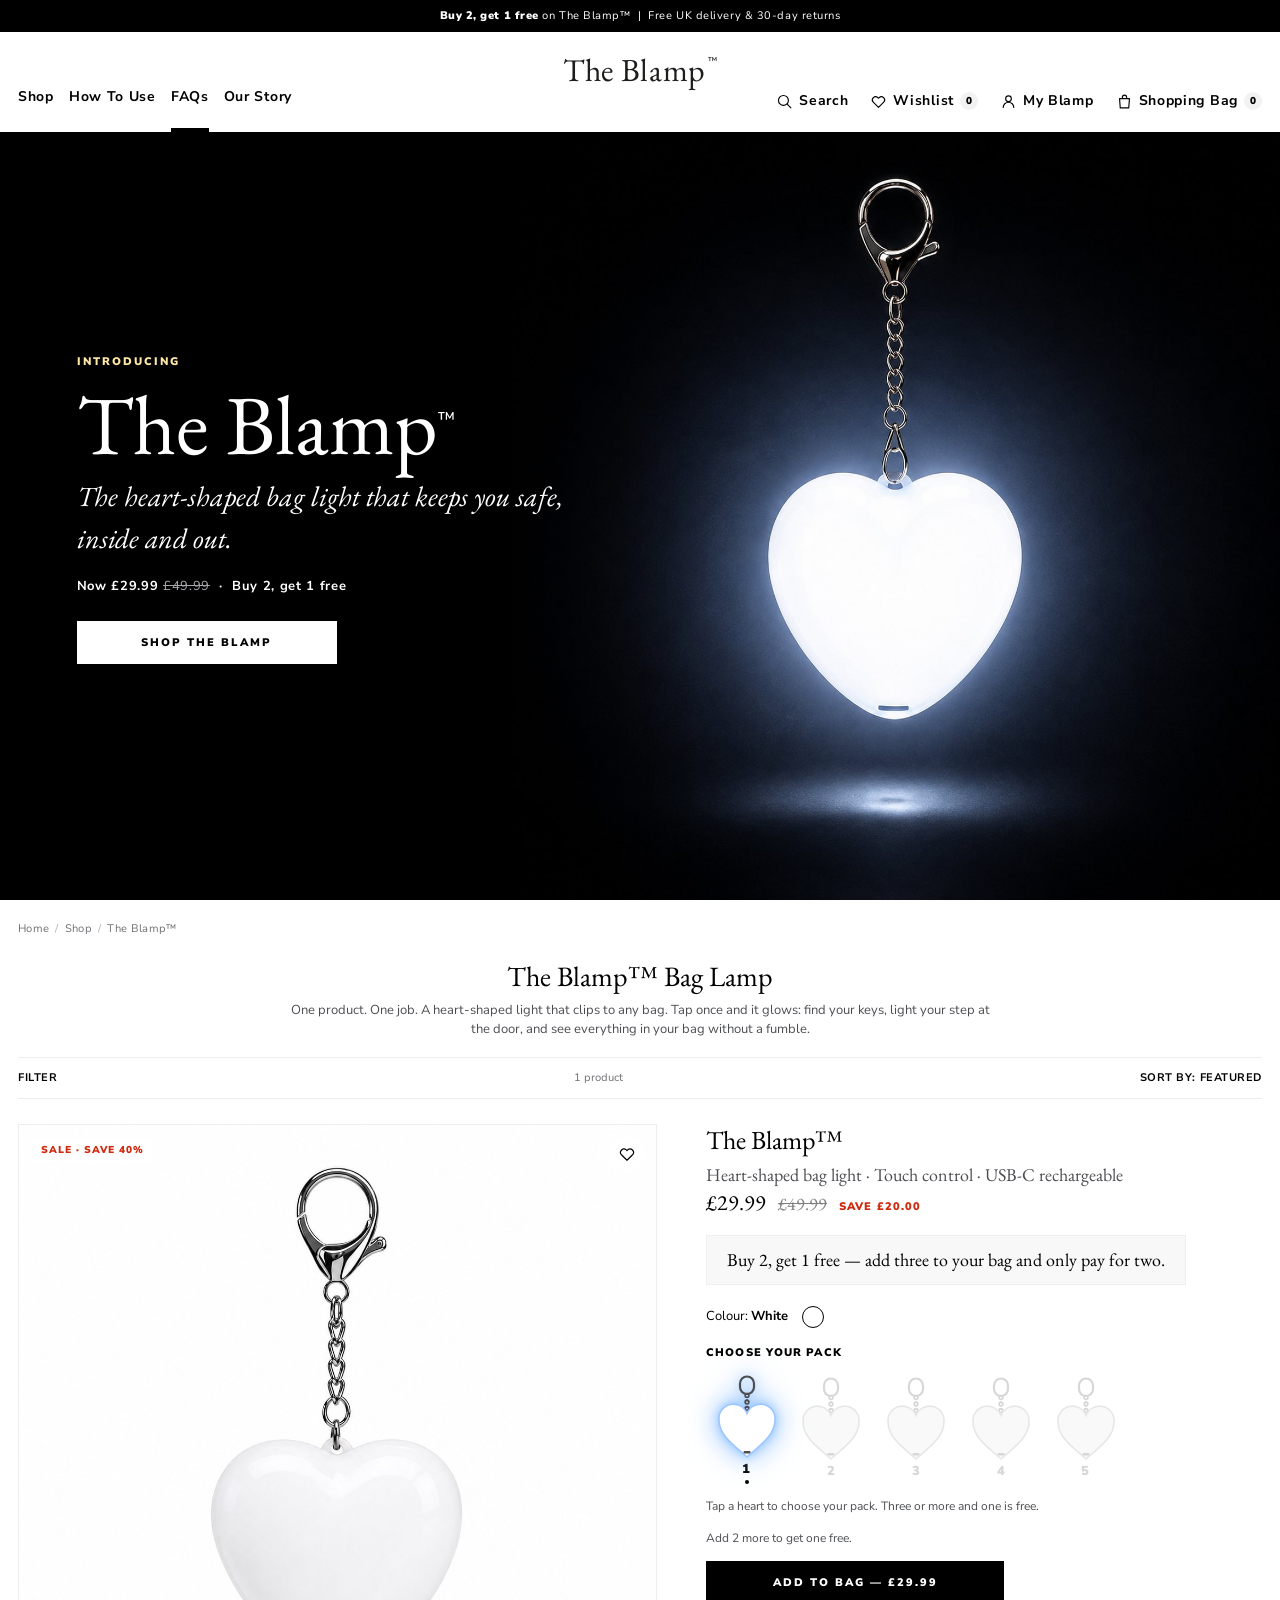
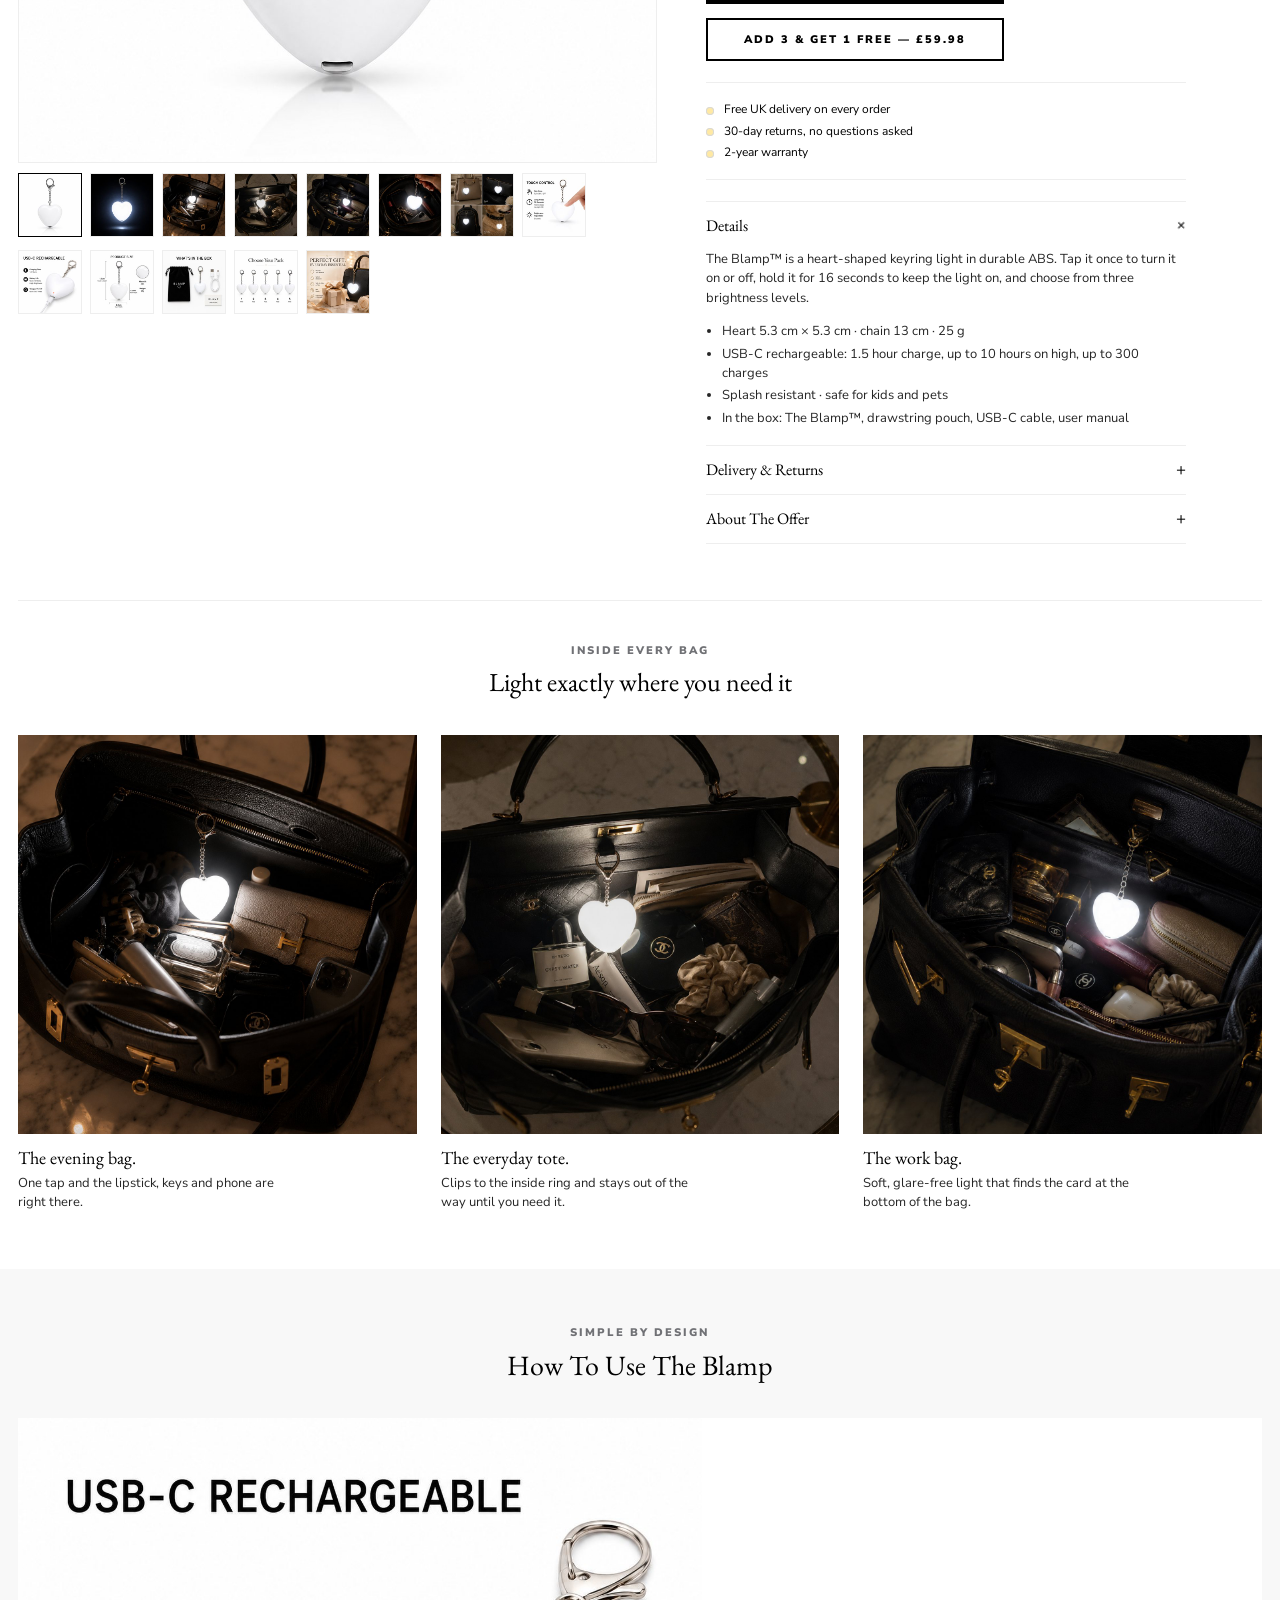
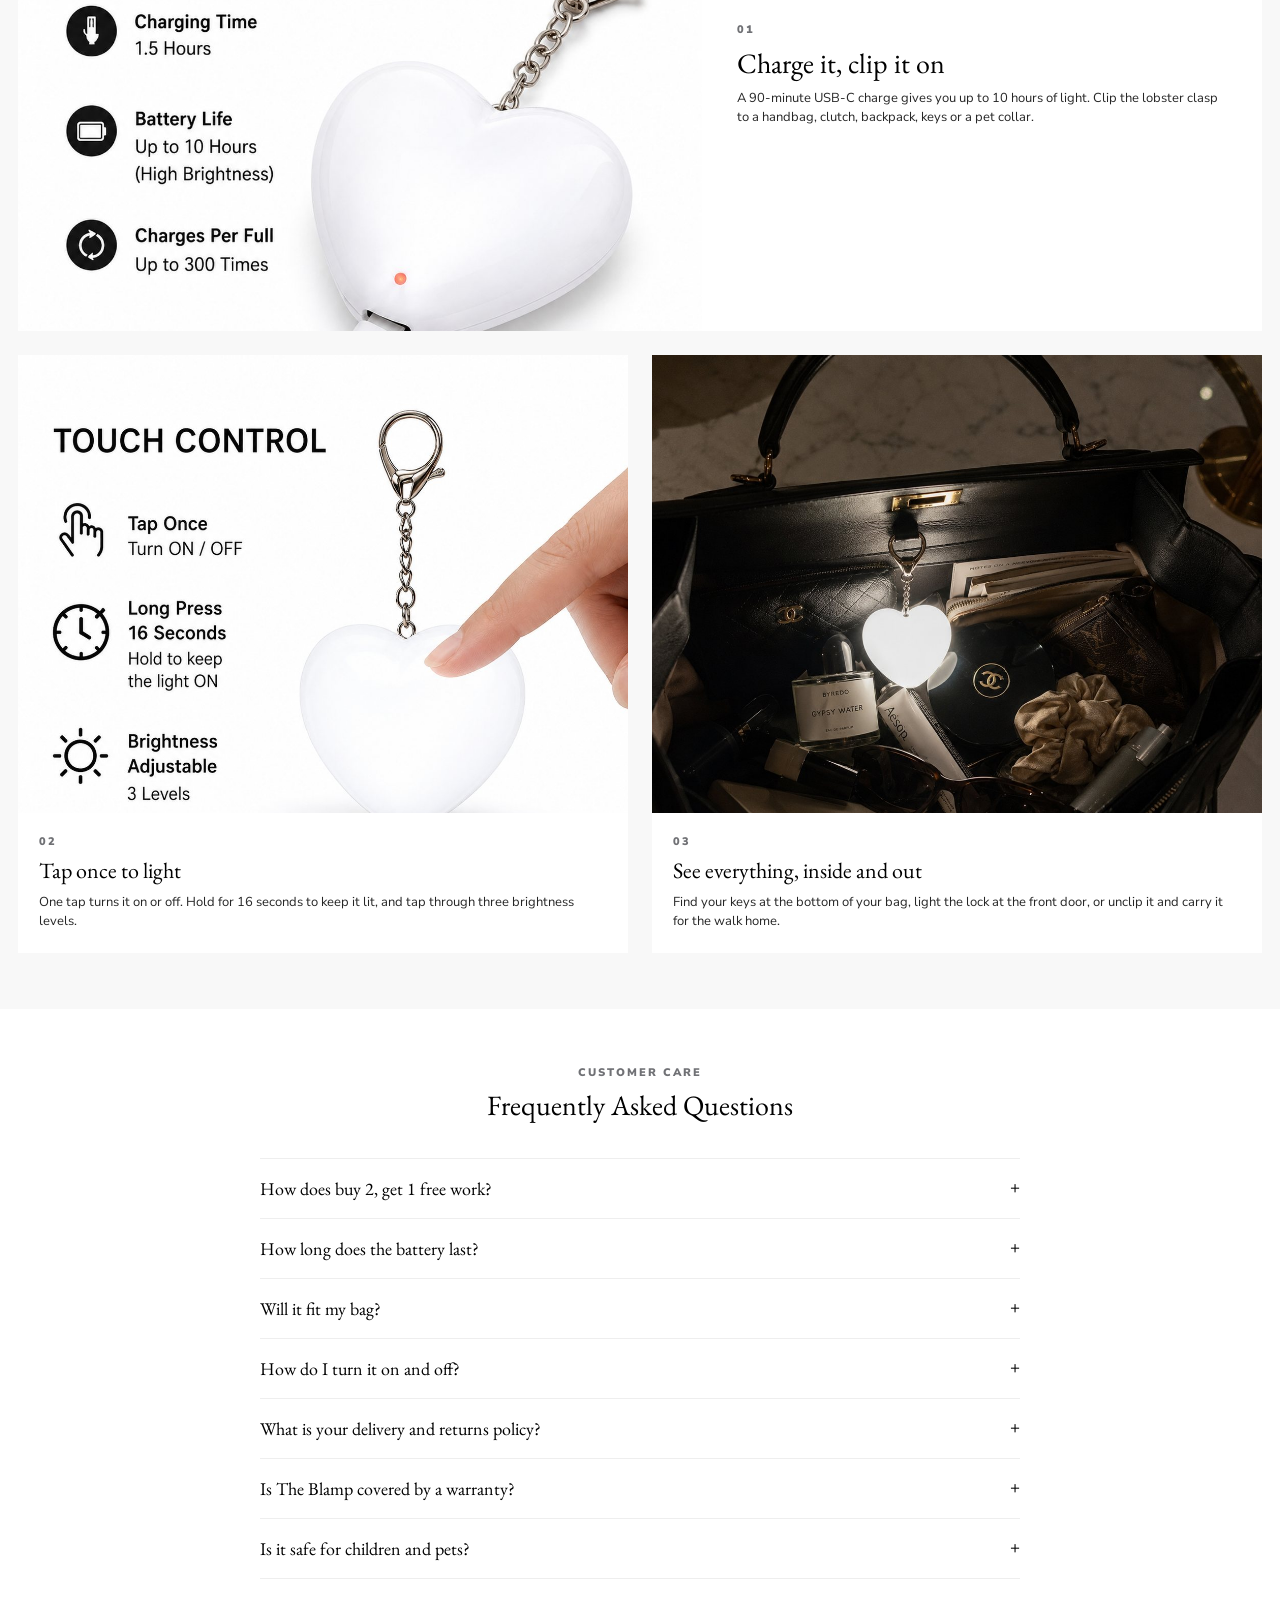
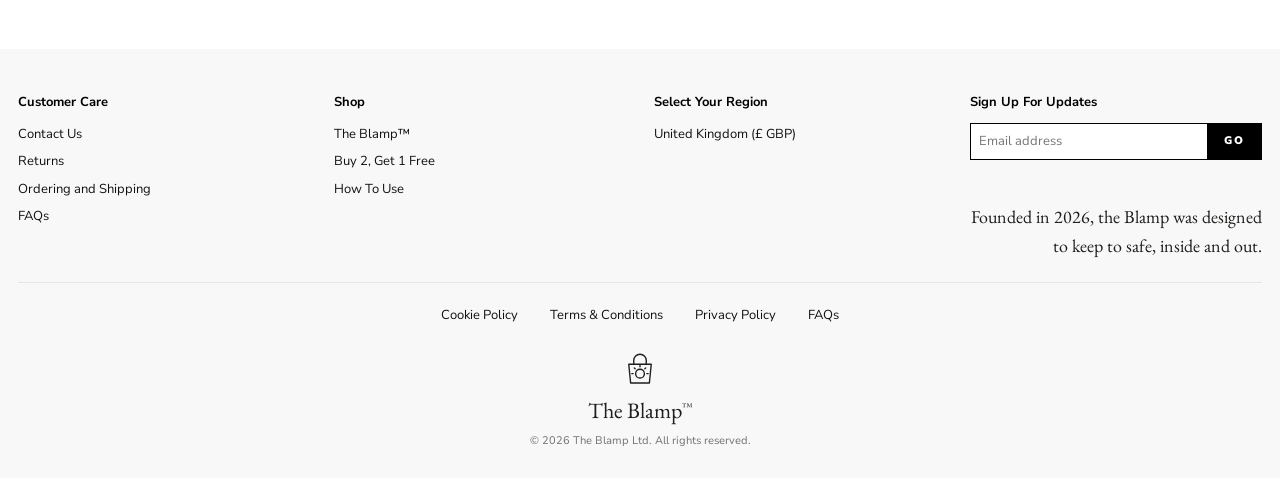
==== static-site/index.html @ fb30ef83 "Convert the store into a Shopify theme Shopify's GitHub integration only accepts a valid theme, so t" ====
<!DOCTYPE html>
<html lang="en-gb">
<head>
  <meta charset="utf-8">
  <meta name="viewport" content="width=device-width, initial-scale=1">
  <title>The Blamp™ | The Bag Lamp – Keeps you safe, inside and out</title>
  <meta name="description" content="The Blamp™ is a heart-shaped, touch-controlled bag light designed to keep you safe, inside and out. £29.99, was £49.99. Buy 2, get 1 free. Free UK delivery.">
  <link rel="icon" href="assets/img/favicon.svg" type="image/svg+xml">
  <link rel="preconnect" href="https://fonts.googleapis.com">
  <link rel="preconnect" href="https://fonts.gstatic.com" crossorigin>
  <link href="https://fonts.googleapis.com/css2?family=EB+Garamond:ital,wght@0,400;0,500;1,400&family=Nunito+Sans:ital,wght@0,400;0,700;0,900;1,400&display=swap" rel="stylesheet">
  <link rel="stylesheet" href="assets/css/styles.css">
  <script type="application/ld+json">
  {
    "@context": "https://schema.org",
    "@type": "Product",
    "name": "The Blamp™",
    "description": "A heart-shaped, touch-controlled, USB-C rechargeable bag light designed to keep you safe, inside and out.",
    "image": "https://thebaglamp.com/assets/img/pdp/pdp-01-front.jpg",
    "brand": { "@type": "Brand", "name": "The Blamp" },
    "offers": {
      "@type": "Offer",
      "priceCurrency": "GBP",
      "price": "29.99",
      "availability": "https://schema.org/InStock",
      "url": "https://thebaglamp.com/#shop"
    }
  }
  </script>
</head>
<body>
<div class="site-wrapper has-site-updates" id="site">

  <a class="skip-link" href="#shop">Skip to product</a>

  <!-- ===================== HEADER ===================== -->
  <div class="site-updates" id="site-updates">
    <p class="site-updates__text"><strong>Buy 2, get 1 free</strong> on The Blamp™ &nbsp;|&nbsp; Free UK delivery &amp; 30-day returns</p>
  </div>

  <header class="site-header site-header--fixed" id="site-header">
    <h1 class="show-for-sr">The Blamp™ – The Bag Lamp</h1>
    <div class="header-wrapper">

      <button class="main-nav__toggler show-for-medium-down" id="mobile-header" aria-label="Open menu" aria-expanded="false" aria-controls="main-nav">
        <span class="icon-burger" aria-hidden="true"><i></i><i></i><i></i></span>
      </button>
      <button class="personal-nav__btn personal-nav__search-mobile show-for-medium-down" data-open-search aria-label="Search">
        <svg class="icon" viewBox="0 0 24 24" aria-hidden="true"><circle cx="10.5" cy="10.5" r="7" fill="none" stroke="currentColor" stroke-width="1.6"/><path d="M15.8 15.8 21 21" stroke="currentColor" stroke-width="1.6" stroke-linecap="round"/></svg>
      </button>

      <a class="site-logo site-logo--medium" href="#top" aria-label="The Blamp home">
        <span class="site-logo__word">The Blamp</span><span class="site-logo__tm">™</span>
      </a>

      <nav class="personal-nav" aria-label="Account and bag">
        <ul class="personal-nav__list">
          <li class="personal-nav__item show-for-large-up">
            <button class="personal-nav__btn" data-open-search>
              <svg class="icon" viewBox="0 0 24 24" aria-hidden="true"><circle cx="10.5" cy="10.5" r="7" fill="none" stroke="currentColor" stroke-width="1.6"/><path d="M15.8 15.8 21 21" stroke="currentColor" stroke-width="1.6" stroke-linecap="round"/></svg>
              <span class="personal-nav__text">Search</span>
            </button>
          </li>
          <li class="personal-nav__item show-for-large-up">
            <button class="personal-nav__btn" data-wishlist-toggle aria-pressed="false">
              <svg class="icon icon-heart" viewBox="0 0 24 24" aria-hidden="true"><path d="M12 20.3 4.6 13a4.6 4.6 0 0 1 6.5-6.5l.9.9.9-.9a4.6 4.6 0 0 1 6.5 6.5z" fill="none" stroke="currentColor" stroke-width="1.6" stroke-linejoin="round"/></svg>
              <span class="personal-nav__text">Wishlist</span>
              <span class="personal-nav__count" data-wishlist-count>0</span>
            </button>
          </li>
          <li class="personal-nav__item show-for-large-up">
            <a class="personal-nav__link" href="#account" data-open-account>
              <svg class="icon" viewBox="0 0 24 24" aria-hidden="true"><circle cx="12" cy="8" r="4" fill="none" stroke="currentColor" stroke-width="1.6"/><path d="M4.5 20.5a7.5 7.5 0 0 1 15 0" fill="none" stroke="currentColor" stroke-width="1.6" stroke-linecap="round"/></svg>
              <span class="personal-nav__text">My Blamp</span>
            </a>
          </li>
          <li class="personal-nav__item">
            <button class="personal-nav__btn personal-nav__bag" data-open-cart aria-label="Open shopping bag">
              <svg class="icon" viewBox="0 0 24 24" aria-hidden="true"><path d="M5 8h14l-1 13H6z" fill="none" stroke="currentColor" stroke-width="1.6" stroke-linejoin="round"/><path d="M9 8V6a3 3 0 0 1 6 0v2" fill="none" stroke="currentColor" stroke-width="1.6"/></svg>
              <span class="personal-nav__text show-for-large-up">Shopping Bag</span>
              <span class="personal-nav__count" data-cart-count>0</span>
            </button>
          </li>
        </ul>
      </nav>

      <nav class="main-nav" id="main-nav" aria-label="Main">
        <ul class="main-nav__list">
          <li class="main-nav__item main-nav__item--selected"><a class="main-nav__link" href="#shop"><span class="main-nav__text">Shop</span></a></li>
          <li class="main-nav__item"><a class="main-nav__link" href="#how-to-use"><span class="main-nav__text">How To Use</span></a></li>
          <li class="main-nav__item"><a class="main-nav__link" href="#faqs"><span class="main-nav__text">FAQs</span></a></li>
          <li class="main-nav__item"><a class="main-nav__link" href="#our-story"><span class="main-nav__text">Our Story</span></a></li>
          <li class="main-nav__item main-nav__item--mobile-only"><a class="main-nav__link" href="#account" data-open-account><span class="main-nav__text">My Blamp</span></a></li>
          <li class="main-nav__item main-nav__item--mobile-only"><button class="main-nav__link" data-wishlist-toggle><span class="main-nav__text">Wishlist (<span data-wishlist-count>0</span>)</span></button></li>
        </ul>
      </nav>

      <div class="search-bar-container" id="search-bar" hidden>
        <form class="search-bar__form" role="search" data-search-form>
          <label class="show-for-sr" for="search-input">Search</label>
          <input class="search-bar__input" id="search-input" type="search" placeholder="Search The Blamp" autocomplete="off">
          <button class="search-bar__btn" type="submit">Search</button>
          <button class="search-bar__close" type="button" data-close-search aria-label="Close search">×</button>
        </form>
        <div class="search-bar__results" data-search-results aria-live="polite"></div>
      </div>
    </div>
  </header>

  <main id="top" class="site-content">

    <!-- ===================== SECTION 1 : COVER ===================== -->
    <section class="cover" id="cover" aria-labelledby="cover-title">
      <div class="cover__media">
        <img class="cover__img" src="assets/img/pdp/hero-glow.jpg" alt="The Blamp heart-shaped bag light glowing in the dark" fetchpriority="high" width="1400" height="1400">
      </div>
      <div class="cover__content">
        <p class="cover__eyebrow">Introducing</p>
        <h2 class="cover__title" id="cover-title">The Blamp<sup>™</sup></h2>
        <p class="cover__subtitle"><em>The heart-shaped bag light that keeps you safe, inside and out.</em></p>
        <p class="cover__offer">Now £29.99 <span class="cover__was">£49.99</span> &nbsp;·&nbsp; Buy 2, get 1 free</p>
        <a class="btn btn--light" href="#shop">Shop The Blamp</a>
      </div>
    </section>

    <!-- ===================== SECTION 2 : PRODUCT BUY BOX ===================== -->
    <section class="product" id="shop" aria-labelledby="product-title">
      <nav class="breadcrumb" aria-label="Breadcrumb">
        <ol class="breadcrumb__list">
          <li><a href="#top">Home</a></li>
          <li><a href="#shop">Shop</a></li>
          <li aria-current="page">The Blamp™</li>
        </ol>
      </nav>

      <div class="plp-header">
        <h2 class="plp-header__title">The Blamp™ Bag Lamp</h2>
        <p class="plp-header__intro">One product. One job. A heart-shaped light that clips to any bag. Tap once and it glows: find your keys, light your step at the door, and see everything in your bag without a fumble.</p>
      </div>

      <div class="plp-toolbar" aria-label="Product list tools">
        <span class="plp-toolbar__filter">Filter</span>
        <span class="plp-toolbar__count">1 product</span>
        <span class="plp-toolbar__sort">Sort by: <strong>Featured</strong></span>
      </div>

      <div class="product__layout">
        <!-- Gallery -->
        <div class="product__gallery">
          <div class="product-tile">
            <span class="product-tile__badge">Sale · Save 40%</span>
            <button class="product-tile__wishlist" data-wishlist-toggle aria-pressed="false" aria-label="Add The Blamp to wishlist">
              <svg class="icon icon-heart" viewBox="0 0 24 24" aria-hidden="true"><path d="M12 20.3 4.6 13a4.6 4.6 0 0 1 6.5-6.5l.9.9.9-.9a4.6 4.6 0 0 1 6.5 6.5z" fill="none" stroke="currentColor" stroke-width="1.6" stroke-linejoin="round"/></svg>
            </button>
            <figure class="product-tile__image">
              <img id="product-main-image" src="assets/img/pdp/pdp-01-front.jpg" alt="The Blamp™ heart-shaped keyring light, front view" width="1200" height="1200">
            </figure>
          </div>
          <ul class="product__thumbs" aria-label="Product images">
            <li><button class="product__thumb is-active" data-image="assets/img/pdp/pdp-01-front.jpg" data-alt="The Blamp™ heart-shaped keyring light, front view"><img src="assets/img/pdp/pdp-01-front-thumb.jpg" alt="" width="120" height="120" loading="lazy"></button></li>
            <li><button class="product__thumb" data-image="assets/img/pdp/pdp-03-glow.jpg" data-alt="The Blamp™ glowing in the dark"><img src="assets/img/pdp/pdp-03-glow-thumb.jpg" alt="" width="120" height="120" loading="lazy"></button></li>
            <li><button class="product__thumb" data-image="assets/img/pdp/lifestyle-01.jpg" data-alt="The Blamp™ lighting the inside of a black leather handbag on a marble table"><img src="assets/img/pdp/lifestyle-01-thumb.jpg" alt="" width="120" height="120" loading="lazy"></button></li>
            <li><button class="product__thumb" data-image="assets/img/pdp/lifestyle-02.jpg" data-alt="The Blamp™ glowing beside perfume, sunglasses and a phone inside a handbag"><img src="assets/img/pdp/lifestyle-02-thumb.jpg" alt="" width="120" height="120" loading="lazy"></button></li>
            <li><button class="product__thumb" data-image="assets/img/pdp/lifestyle-03.jpg" data-alt="The Blamp™ hanging from the clasp inside a black handbag, lighting a purse and lipstick"><img src="assets/img/pdp/lifestyle-03-thumb.jpg" alt="" width="120" height="120" loading="lazy"></button></li>
            <li><button class="product__thumb" data-image="assets/img/pdp/pdp-04-in-bag.jpg" data-alt="The Blamp™ lighting the inside of a handbag"><img src="assets/img/pdp/pdp-04-in-bag-thumb.jpg" alt="" width="120" height="120" loading="lazy"></button></li>
            <li><button class="product__thumb" data-image="assets/img/pdp/pdp-05-everyday.jpg" data-alt="The Blamp™ on a handbag, clutch, backpack and pet collar"><img src="assets/img/pdp/pdp-05-everyday-thumb.jpg" alt="" width="120" height="120" loading="lazy"></button></li>
            <li><button class="product__thumb" data-image="assets/img/pdp/pdp-06-touch.jpg" data-alt="Touch control: tap once to turn on or off, long press to keep the light on, three brightness levels"><img src="assets/img/pdp/pdp-06-touch-thumb.jpg" alt="" width="120" height="120" loading="lazy"></button></li>
            <li><button class="product__thumb" data-image="assets/img/pdp/pdp-07-usb-c.jpg" data-alt="USB-C rechargeable: 1.5 hour charge, up to 10 hours battery life, up to 300 charges"><img src="assets/img/pdp/pdp-07-usb-c-thumb.jpg" alt="" width="120" height="120" loading="lazy"></button></li>
            <li><button class="product__thumb" data-image="assets/img/pdp/pdp-02-size.jpg" data-alt="Product size: heart 5.3 cm wide and high, chain 13 cm, ABS, 25 g"><img src="assets/img/pdp/pdp-02-size-thumb.jpg" alt="" width="120" height="120" loading="lazy"></button></li>
            <li><button class="product__thumb" data-image="assets/img/pdp/pdp-09-box.jpg" data-alt="What is in the box: drawstring pouch, The Blamp™, USB-C cable and user manual"><img src="assets/img/pdp/pdp-09-box-thumb.jpg" alt="" width="120" height="120" loading="lazy"></button></li>
            <li><button class="product__thumb" data-image="assets/img/pdp/pdp-08-packs.jpg" data-alt="Choose your pack: one to five Blamps"><img src="assets/img/pdp/pdp-08-packs-thumb.jpg" alt="" width="120" height="120" loading="lazy"></button></li>
            <li><button class="product__thumb" data-image="assets/img/pdp/pdp-10-gift.jpg" data-alt="The Blamp™ as a gift: durable ABS, splash resistant, safe for kids and pets, lightweight"><img src="assets/img/pdp/pdp-10-gift-thumb.jpg" alt="" width="120" height="120" loading="lazy"></button></li>
          </ul>
        </div>

        <!-- Buy box -->
        <div class="product__details">
          <div class="product-title">
            <h3 class="product-title__name" id="product-title">The Blamp™</h3>
            <p class="product-title__description">Heart-shaped bag light · Touch control · USB-C rechargeable</p>
            <p class="product-title__price">
              <span class="price price--now" data-unit-price="29.99">£29.99</span>
              <span class="was-price">£49.99</span>
              <span class="price__saving">Save £20.00</span>
            </p>
          </div>

          <p class="product-promo-msg">Buy 2, get 1 free — add three to your bag and only pay for two.</p>

          <div class="product-colour">
            <span class="product-colour__label">Colour: <strong>White</strong></span>
            <ul class="product-colour__swatches">
              <li><span class="swatch swatch--selected" style="--swatch:#ffffff" title="White"></span></li>
            </ul>
          </div>

          <form class="product-add" data-add-form>
            <div class="heart-picker" data-heart-picker role="group" aria-label="Choose how many Blamps">
              <span class="product-add__label" id="heart-picker-label">Choose your pack</span>
              <svg width="0" height="0" style="position:absolute" aria-hidden="true"><defs>
                <symbol id="blamp-heart" viewBox="0 0 64 88">
                  <path class="heart-clasp" d="M32 3.5a7 7 0 0 1 7 7v3.5a7 7 0 0 1-14 0V10.5a7 7 0 0 1 7-7z" fill="none" stroke="currentColor" stroke-width="2.2"/>
                  <path class="heart-chain" d="M32 21v3M32 27.5v3M32 34v3" fill="none" stroke="currentColor" stroke-width="2.2" stroke-linecap="round" stroke-dasharray="0.1 3.2"/>
                  <circle class="heart-chain" cx="32" cy="22.5" r="1.9" fill="none" stroke="currentColor" stroke-width="1.6"/>
                  <circle class="heart-chain" cx="32" cy="29" r="1.9" fill="none" stroke="currentColor" stroke-width="1.6"/>
                  <circle class="heart-chain" cx="32" cy="35.5" r="1.9" fill="none" stroke="currentColor" stroke-width="1.6"/>
                  <path class="heart-body" d="M32 84C21 74 4 63 4 47a14.5 14.5 0 0 1 28-6.5A14.5 14.5 0 0 1 60 47c0 16-17 27-28 37z" style="fill:var(--heart-fill,#f2f2f2);stroke:var(--heart-stroke,#c9c9c9);stroke-width:1.6"/>
                  <path class="heart-shine" d="M14 46c0-6 4-11 9-12" fill="none" stroke="#fff" stroke-width="2.4" stroke-linecap="round" style="opacity:var(--heart-shine,0)"/>
                  <rect class="heart-port" x="28.5" y="78" width="7" height="2.4" rx="1" fill="currentColor"/>
                </symbol>
              </defs></svg>
              <div class="heart-picker__row">
                <button class="heart-picker__heart is-lit" type="button" data-heart="1" aria-pressed="true" aria-label="1 Blamp">
                  <svg class="heart-picker__svg" viewBox="0 0 64 88" aria-hidden="true"><use href="#blamp-heart"/></svg>
                  <span class="heart-picker__num">1</span>
                </button>
                <button class="heart-picker__heart" type="button" data-heart="2" aria-pressed="false" aria-label="2 Blamps">
                  <svg class="heart-picker__svg" viewBox="0 0 64 88" aria-hidden="true"><use href="#blamp-heart"/></svg>
                  <span class="heart-picker__num">2</span>
                </button>
                <button class="heart-picker__heart" type="button" data-heart="3" aria-pressed="false" aria-label="3 Blamps">
                  <svg class="heart-picker__svg" viewBox="0 0 64 88" aria-hidden="true"><use href="#blamp-heart"/></svg>
                  <span class="heart-picker__num">3</span>
                </button>
                <button class="heart-picker__heart" type="button" data-heart="4" aria-pressed="false" aria-label="4 Blamps">
                  <svg class="heart-picker__svg" viewBox="0 0 64 88" aria-hidden="true"><use href="#blamp-heart"/></svg>
                  <span class="heart-picker__num">4</span>
                </button>
                <button class="heart-picker__heart" type="button" data-heart="5" aria-pressed="false" aria-label="5 Blamps">
                  <svg class="heart-picker__svg" viewBox="0 0 64 88" aria-hidden="true"><use href="#blamp-heart"/></svg>
                  <span class="heart-picker__num">5</span>
                </button>
              </div>
              <input type="hidden" id="product-qty" value="1">
              <p class="heart-picker__caption">Tap a heart to choose your pack. Three or more and one is free.</p>
            </div>
            <p class="product-add__hint" data-qty-hint>Add 2 more to get one free.</p>
            <button class="btn btn--primary" type="submit" data-add-to-bag>Add To Bag</button>
            <button class="btn btn--secondary" type="button" data-add-bundle>Add 3 &amp; Get 1 Free — £59.98</button>
          </form>

          <ul class="product-usp">
            <li>Free UK delivery on every order</li>
            <li>30-day returns, no questions asked</li>
            <li>2-year warranty</li>
          </ul>

          <div class="accordion product-tabs" data-accordion>
            <div class="accordion-navigation">
              <button class="accordion__trigger" aria-expanded="true" aria-controls="acc-details">Details</button>
              <div class="accordion__content" id="acc-details">
                <p>The Blamp™ is a heart-shaped keyring light in durable ABS. Tap it once to turn it on or off, hold it for 16 seconds to keep the light on, and choose from three brightness levels.</p>
                <ul>
                  <li>Heart 5.3 cm × 5.3 cm · chain 13 cm · 25 g</li>
                  <li>USB-C rechargeable: 1.5 hour charge, up to 10 hours on high, up to 300 charges</li>
                  <li>Splash resistant · safe for kids and pets</li>
                  <li>In the box: The Blamp™, drawstring pouch, USB-C cable, user manual</li>
                </ul>
              </div>
            </div>
            <div class="accordion-navigation">
              <button class="accordion__trigger" aria-expanded="false" aria-controls="acc-delivery">Delivery &amp; Returns</button>
              <div class="accordion__content" id="acc-delivery" hidden>
                <p>Free standard UK delivery (2–4 working days). Next-day delivery available at checkout for £4.95. International delivery is coming soon.</p>
                <p>Not for you? Return it within 30 days for a full refund.</p>
              </div>
            </div>
            <div class="accordion-navigation">
              <button class="accordion__trigger" aria-expanded="false" aria-controls="acc-offer">About The Offer</button>
              <div class="accordion__content" id="acc-offer" hidden>
                <p>Buy 2, get 1 free is applied automatically in your bag. For every three Blamps you add, the cheapest one is free. No code needed.</p>
              </div>
            </div>
          </div>
        </div>
      </div>

      <div class="product-blocks" aria-labelledby="product-blocks-title">
        <div class="section-heading">
          <p class="section-heading__eyebrow">Inside every bag</p>
          <h3 class="section-heading__title product-blocks__title" id="product-blocks-title">Light exactly where you need it</h3>
        </div>
        <ul class="product-blocks__grid">
          <li class="product-blocks__item">
            <figure class="product-blocks__media"><img src="assets/img/pdp/lifestyle-01.jpg" alt="The Blamp™ lighting the inside of a black leather handbag on a marble table" width="1200" height="1200" loading="lazy"></figure>
            <p class="product-blocks__caption"><strong>The evening bag.</strong> One tap and the lipstick, keys and phone are right there.</p>
          </li>
          <li class="product-blocks__item">
            <figure class="product-blocks__media"><img src="assets/img/pdp/lifestyle-02.jpg" alt="The Blamp™ glowing beside perfume, sunglasses and a phone inside a handbag" width="1200" height="1200" loading="lazy"></figure>
            <p class="product-blocks__caption"><strong>The everyday tote.</strong> Clips to the inside ring and stays out of the way until you need it.</p>
          </li>
          <li class="product-blocks__item">
            <figure class="product-blocks__media"><img src="assets/img/pdp/lifestyle-03.jpg" alt="The Blamp™ hanging from the clasp inside a black handbag, lighting a purse and lipstick" width="1200" height="1200" loading="lazy"></figure>
            <p class="product-blocks__caption"><strong>The work bag.</strong> Soft, glare-free light that finds the card at the bottom of the bag.</p>
          </li>
        </ul>
      </div>
    </section>

    <!-- ===================== SECTION 3 : HOW TO USE ===================== -->
    <section class="how-to" id="how-to-use" aria-labelledby="how-to-title">
      <div class="section-heading">
        <p class="section-heading__eyebrow">Simple by design</p>
        <h2 class="section-heading__title" id="how-to-title">How To Use The Blamp</h2>
      </div>

      <div class="how-to__grid">
        <article class="how-to__card how-to__card--wide">
          <figure class="how-to__media" data-image-slot="how-to-1">
            <img src="assets/img/pdp/pdp-07-usb-c.jpg" alt="The Blamp charging over USB-C" width="1200" height="1200" loading="lazy" style="object-position:50% 70%">
          </figure>
          <div class="how-to__body">
            <span class="how-to__step">01</span>
            <h3 class="how-to__title">Charge it, clip it on</h3>
            <p>A 90-minute USB-C charge gives you up to 10 hours of light. Clip the lobster clasp to a handbag, clutch, backpack, keys or a pet collar.</p>
          </div>
        </article>

        <article class="how-to__card">
          <figure class="how-to__media" data-image-slot="how-to-2">
            <img src="assets/img/pdp/pdp-06-touch.jpg" alt="A finger tapping The Blamp to turn it on" width="1200" height="1200" loading="lazy" style="object-position:50% 85%">
          </figure>
          <div class="how-to__body">
            <span class="how-to__step">02</span>
            <h3 class="how-to__title">Tap once to light</h3>
            <p>One tap turns it on or off. Hold for 16 seconds to keep it lit, and tap through three brightness levels.</p>
          </div>
        </article>

        <article class="how-to__card">
          <figure class="how-to__media" data-image-slot="how-to-3">
            <img src="assets/img/pdp/lifestyle-02.jpg" alt="The Blamp lighting up perfume, sunglasses and a phone inside a handbag" width="1200" height="1200" loading="lazy">
          </figure>
          <div class="how-to__body">
            <span class="how-to__step">03</span>
            <h3 class="how-to__title">See everything, inside and out</h3>
            <p>Find your keys at the bottom of your bag, light the lock at the front door, or unclip it and carry it for the walk home.</p>
          </div>
        </article>
      </div>
    </section>

    <!-- ===================== SECTION 4 : FAQS ===================== -->
    <section class="faqs" id="faqs" aria-labelledby="faqs-title">
      <div class="section-heading">
        <p class="section-heading__eyebrow">Customer care</p>
        <h2 class="section-heading__title" id="faqs-title">Frequently Asked Questions</h2>
      </div>

      <div class="accordion faqs__accordion" data-accordion>
        <div class="accordion-navigation">
          <button class="accordion__trigger" aria-expanded="false" aria-controls="faq-1">How does buy 2, get 1 free work?</button>
          <div class="accordion__content" id="faq-1" hidden><p>Add three Blamps to your bag and the third is automatically free at checkout. You can do this as many times as you like — six Blamps means two are free.</p></div>
        </div>
        <div class="accordion-navigation">
          <button class="accordion__trigger" aria-expanded="false" aria-controls="faq-2">How long does the battery last?</button>
          <div class="accordion__content" id="faq-2" hidden><p>Up to 10 hours on the highest brightness, and longer on the lower two. A full charge takes about 90 minutes over USB-C, and the battery is good for up to 300 charges.</p></div>
        </div>
        <div class="accordion-navigation">
          <button class="accordion__trigger" aria-expanded="false" aria-controls="faq-3">Will it fit my bag?</button>
          <div class="accordion__content" id="faq-3" hidden><p>Yes. The lobster clasp clips to any ring, zip pull or strap, and at 25 g and 5.3 cm across it sits happily on a micro bag, a clutch, a backpack or a pet collar.</p></div>
        </div>
        <div class="accordion-navigation">
          <button class="accordion__trigger" aria-expanded="false" aria-controls="faq-4">How do I turn it on and off?</button>
          <div class="accordion__content" id="faq-4" hidden><p>Tap the heart once to turn it on, and once more to turn it off. Hold it for 16 seconds to keep the light on, and tap to cycle through three brightness levels. It only lights when you tap it, so it stays off in your bag until you need it.</p></div>
        </div>
        <div class="accordion-navigation">
          <button class="accordion__trigger" aria-expanded="false" aria-controls="faq-5">What is your delivery and returns policy?</button>
          <div class="accordion__content" id="faq-5" hidden><p>Standard UK delivery is free and takes 2–4 working days. If you change your mind, return it within 30 days for a full refund.</p></div>
        </div>
        <div class="accordion-navigation">
          <button class="accordion__trigger" aria-expanded="false" aria-controls="faq-6">Is The Blamp covered by a warranty?</button>
          <div class="accordion__content" id="faq-6" hidden><p>Every Blamp comes with a two-year warranty covering the battery, the touch switch and the clasp.</p></div>
        </div>
        <div class="accordion-navigation">
          <button class="accordion__trigger" aria-expanded="false" aria-controls="faq-7">Is it safe for children and pets?</button>
          <div class="accordion__content" id="faq-7" hidden><p>Yes. The shell is durable ABS with no sharp edges, it is splash resistant, and there are no small removable parts. It makes a lovely collar light for evening dog walks.</p></div>
        </div>
      </div>
    </section>

    <!-- ===================== SECTION 5 : FOOTER ===================== -->
    <footer class="site-footer" id="our-story">
      <div class="footer-links__holder">
        <div class="footer-links footer-links--left">
          <nav class="footer-links" aria-label="Customer care">
            <ul class="footer-links__list">
              <li class="footer-links__item footer-links__item--has-children">
                <span class="footer-links__link">Customer Care</span>
                <ul class="footer-links-sub__list">
                  <li><a class="footer-links-sub__link" href="mailto:hello@thebaglamp.com">Contact Us</a></li>
                  <li><a class="footer-links-sub__link" href="#faqs">Returns</a></li>
                  <li><a class="footer-links-sub__link" href="#faqs">Ordering and Shipping</a></li>
                  <li><a class="footer-links-sub__link" href="#faqs">FAQs</a></li>
                </ul>
              </li>
              <li class="footer-links__item footer-links__item--has-children">
                <span class="footer-links__link">Shop</span>
                <ul class="footer-links-sub__list">
                  <li><a class="footer-links-sub__link" href="#shop">The Blamp™</a></li>
                  <li><a class="footer-links-sub__link" href="#shop">Buy 2, Get 1 Free</a></li>
                  <li><a class="footer-links-sub__link" href="#how-to-use">How To Use</a></li>
                </ul>
              </li>
            </ul>
          </nav>
        </div>

        <div class="footer-links footer-links--right">
          <nav class="footer-links" aria-label="About and region">
            <ul class="footer-links__list">
              <li class="footer-links__item footer-links__item--has-children">
                <span class="footer-links__link">Select Your Region</span>
                <ul class="footer-links-sub__list">
                  <li><a class="footer-links-sub__link country-selector" href="#top">United Kingdom (£ GBP)</a></li>
                </ul>
              </li>
              <li class="footer-links__item footer-links__item--has-children footer-links__item--signup">
                <span class="footer-links__link">Sign Up For Updates</span>
                <form class="footer-signup" data-signup-form>
                  <label class="show-for-sr" for="signup-email">Email address</label>
                  <input class="footer-signup__input" id="signup-email" type="email" placeholder="Email address" required>
                  <button class="footer-signup__btn" type="submit">Go</button>
                </form>
                <p class="footer-signup__msg" data-signup-msg aria-live="polite"></p>
              </li>
              <li class="footer-links__item footer-links__item--story">
                <p class="footer-story">Founded in 2026, the Blamp was designed to keep to safe, inside and out.</p>
              </li>
            </ul>
          </nav>
        </div>
      </div>

      <div class="footer__nav footer__agreement-nav">
        <ul class="footer-links-sub__list footer-links-sub__list--inline">
          <li><a class="footer-links-sub__link" href="#top">Cookie Policy</a></li>
          <li><a class="footer-links-sub__link" href="#top">Terms &amp; Conditions</a></li>
          <li><a class="footer-links-sub__link" href="#top">Privacy Policy</a></li>
          <li><a class="footer-links-sub__link" href="#faqs">FAQs</a></li>
        </ul>
        <div class="footer__brand">
          <img class="footer__symbol" src="assets/img/logo.svg" alt="" width="40" height="40">
          <span class="footer__wordmark">The Blamp<sup>™</sup></span>
          <p class="footer__copyright">© 2026 The Blamp Ltd. All rights reserved.</p>
        </div>
      </div>
    </footer>
  </main>

  <!-- ===================== CART DRAWER ===================== -->
  <div class="overlay" data-overlay hidden></div>

  <aside class="cart" id="cart" aria-label="Shopping bag" aria-hidden="true" hidden>
    <div class="cart__header">
      <h2 class="cart__title">Shopping Bag <span class="cart__count">(<span data-cart-count>0</span>)</span></h2>
      <button class="cart__close" data-close-cart aria-label="Close shopping bag">×</button>
    </div>
    <div class="cart__body">
      <div class="cart__empty" data-cart-empty>
        <p>Your shopping bag is empty.</p>
        <a class="btn btn--primary" href="#shop" data-close-cart>Shop The Blamp</a>
      </div>
      <ul class="cart__items" data-cart-items></ul>
      <p class="cart__offer-hint" data-offer-hint hidden></p>
    </div>
    <div class="cart__footer" data-cart-footer hidden>
      <dl class="cart__totals">
        <div><dt>Subtotal</dt><dd data-cart-subtotal>£0.00</dd></div>
        <div class="cart__totals-discount" data-discount-row hidden><dt>Buy 2, get 1 free</dt><dd data-cart-discount>−£0.00</dd></div>
        <div><dt>Delivery</dt><dd>Free</dd></div>
        <div class="cart__totals-total"><dt>Total</dt><dd data-cart-total>£0.00</dd></div>
      </dl>
      <button class="btn btn--primary" data-open-checkout>Checkout</button>
      <button class="btn btn--secondary" data-close-cart>Continue Shopping</button>
    </div>
  </aside>

  <!-- ===================== CHECKOUT ===================== -->
  <div class="checkout" id="checkout" role="dialog" aria-modal="true" aria-labelledby="checkout-title" hidden>
    <div class="checkout__inner">
      <button class="checkout__close" data-close-checkout aria-label="Close checkout">×</button>

      <div class="checkout__step" data-checkout-step="form">
        <h2 class="checkout__title" id="checkout-title">Checkout</h2>
        <div class="checkout__layout">
          <form class="checkout__form" data-checkout-form novalidate>
            <fieldset>
              <legend>Contact</legend>
              <label>Email address <input type="email" name="email" autocomplete="email" required></label>
            </fieldset>
            <fieldset>
              <legend>Delivery Address</legend>
              <div class="form-row">
                <label>First name <input type="text" name="firstName" autocomplete="given-name" required></label>
                <label>Last name <input type="text" name="lastName" autocomplete="family-name" required></label>
              </div>
              <label>Address line 1 <input type="text" name="address1" autocomplete="address-line1" required></label>
              <label>Address line 2 <span class="optional">(optional)</span> <input type="text" name="address2" autocomplete="address-line2"></label>
              <div class="form-row">
                <label>Town / City <input type="text" name="city" autocomplete="address-level2" required></label>
                <label>Postcode <input type="text" name="postcode" autocomplete="postal-code" required></label>
              </div>
              <label>Country <select name="country"><option value="GB" selected>United Kingdom</option></select></label>
              <label>Phone <span class="optional">(for delivery updates)</span> <input type="tel" name="phone" autocomplete="tel"></label>
            </fieldset>
            <fieldset>
              <legend>Delivery Method</legend>
              <label class="radio"><input type="radio" name="delivery" value="0" checked> Standard (2–4 working days) — <strong>Free</strong></label>
              <label class="radio"><input type="radio" name="delivery" value="4.95"> Next day — <strong>£4.95</strong></label>
            </fieldset>
            <fieldset>
              <legend>Payment</legend>
              <label>Name on card <input type="text" name="cardName" autocomplete="cc-name" required></label>
              <label>Card number <input type="text" name="cardNumber" inputmode="numeric" autocomplete="cc-number" placeholder="1234 5678 9012 3456" required></label>
              <div class="form-row">
                <label>Expiry <input type="text" name="cardExpiry" inputmode="numeric" autocomplete="cc-exp" placeholder="MM / YY" required></label>
                <label>CVC <input type="text" name="cardCvc" inputmode="numeric" autocomplete="cc-csc" placeholder="123" required></label>
              </div>
              <p class="checkout__secure">Secure checkout. Card details are encrypted and never stored.</p>
            </fieldset>
            <p class="checkout__error" data-checkout-error role="alert" hidden></p>
            <button class="btn btn--primary" type="submit" data-place-order>Place Order</button>
          </form>

          <aside class="checkout__summary">
            <h3 class="checkout__summary-title">Order Summary</h3>
            <ul class="checkout__items" data-checkout-items></ul>
            <dl class="cart__totals">
              <div><dt>Subtotal</dt><dd data-cart-subtotal>£0.00</dd></div>
              <div class="cart__totals-discount" data-discount-row hidden><dt>Buy 2, get 1 free</dt><dd data-cart-discount>−£0.00</dd></div>
              <div><dt>Delivery</dt><dd data-checkout-delivery>Free</dd></div>
              <div class="cart__totals-total"><dt>Total</dt><dd data-checkout-total>£0.00</dd></div>
            </dl>
          </aside>
        </div>
      </div>

      <div class="checkout__step checkout__confirm" data-checkout-step="confirm" hidden>
        <img class="checkout__confirm-symbol" src="assets/img/logo.svg" alt="" width="56" height="56">
        <h2 class="checkout__title">Thank you for your order</h2>
        <p class="checkout__confirm-ref">Order reference <strong data-order-ref></strong></p>
        <p data-order-summary></p>
        <p>We've emailed a confirmation to <strong data-order-email></strong>. Your Blamp will be with you in 2–4 working days.</p>
        <button class="btn btn--primary" data-close-checkout>Continue Shopping</button>
      </div>
    </div>
  </div>

  <!-- ===================== ACCOUNT (placeholder) ===================== -->
  <div class="modal" id="account" role="dialog" aria-modal="true" aria-labelledby="account-title" hidden>
    <div class="modal__inner">
      <button class="modal__close" data-close-account aria-label="Close">×</button>
      <h2 class="modal__title" id="account-title">My Blamp</h2>
      <p>Accounts are coming soon. For now, every order is confirmed by email and you can track it from the link in that email.</p>
      <form class="modal__form" data-signup-form>
        <label class="show-for-sr" for="account-email">Email address</label>
        <input id="account-email" type="email" placeholder="Email address" required>
        <button class="btn btn--primary" type="submit">Notify Me</button>
        <p class="footer-signup__msg" data-signup-msg aria-live="polite"></p>
      </form>
    </div>
  </div>

  <div class="toast" data-toast role="status" aria-live="polite" hidden></div>
</div>
<script src="assets/js/store.js" defer></script>
</body>
</html>
---- static-site/assets/css/styles.css ----
/* ==========================================================================
   The Blamp™ — storefront styles
   Design system mirrors mulberry.com: 14px Avenir-style sans body, Bembo-style
   serif headings, black/white palette, uppercase letter-spaced black buttons,
   fixed white header with centred wordmark, light-grey footer.
   ========================================================================== */

:root {
  --font-sans: "Avenir LT Pro", "avenir-lt-pro", "Nunito Sans", "Helvetica Neue", Helvetica, Roboto, Arial, sans-serif;
  --font-serif: "Bembo MT Pro", "bembo-mt-pro", "EB Garamond", Georgia, "Times New Roman", serif;

  --black: #000;
  --ink: #1d1d1b;
  --grey-900: #262626;
  --grey-700: #4d4e52;
  --grey-600: #707175;
  --grey-500: #a6a7ab;
  --grey-400: #afafaf;
  --grey-300: #d8d8d8;
  --grey-200: #e5e5e5;
  --grey-150: #eee;
  --grey-100: #f2f2f2;
  --grey-50:  #f8f8f8;
  --white: #fff;
  --glow: #ffe9a3;
  --sale: #cf2a0e;

  --updates-h: 32px;
  --header-h: 100px;
  --header-compact-h: 65px;
  --gutter: 18px;
  --max: 1440px;
  --btn-max: 21.28571rem;
  --ease: cubic-bezier(.2,.7,.2,1);
}

*, *::before, *::after { box-sizing: border-box; }
html { font-size: 14px; -webkit-text-size-adjust: 100%; scroll-behavior: smooth; }
@media (prefers-reduced-motion: reduce) { html { scroll-behavior: auto; } }
body {
  margin: 0;
  background: var(--white);
  color: var(--black);
  font-family: var(--font-sans);
  font-weight: 400;
  line-height: 1.5;
  overscroll-behavior: none;
  -webkit-font-smoothing: antialiased;
}
body.is-locked { overflow: hidden; }
img { max-width: 100%; height: auto; display: block; }
a { color: inherit; text-decoration: none; }
button { font: inherit; color: inherit; background: none; border: 0; padding: 0; cursor: pointer; }
ul, ol { margin: 0; padding: 0; list-style: none; }
p { margin: 0 0 1rem; }
h1, h2, h3, h4, h5 { margin: .2rem 0 .5rem; font-weight: 400; color: var(--black); text-rendering: optimizeLegibility; }
h2, .h2 { font-family: var(--font-serif); font-size: 1.57143rem; line-height: 1.25; }
h3, .h3 { font-family: var(--font-serif); font-size: 1.42857rem; line-height: 1.3; }
sup { font-size: .45em; vertical-align: super; line-height: 0; }
fieldset { border: 0; margin: 0 0 1.5rem; padding: 0; min-width: 0; }
legend { padding: 0; margin-bottom: .75rem; font-family: var(--font-serif); font-size: 1.28571rem; }

.show-for-sr, .skip-link:not(:focus) {
  position: absolute !important; width: 1px; height: 1px; padding: 0; margin: -1px;
  overflow: hidden; clip: rect(0 0 0 0); white-space: nowrap; border: 0;
}
.skip-link:focus { position: fixed; top: 8px; left: 8px; z-index: 2000; background: var(--black); color: var(--white); padding: .5rem 1rem; }
.show-for-large-up { display: none !important; }
@media (min-width: 1025px) {
  .show-for-large-up { display: block !important; }
  .show-for-medium-down { display: none !important; }
}
[hidden] { display: none !important; }

/* --------------------------------------------------------------------------
   Buttons — mirrors Mulberry .btn
   -------------------------------------------------------------------------- */
.btn {
  display: inline-block;
  width: 100%;
  max-width: var(--btn-max);
  margin: 0 0 1rem;
  padding: .85714rem 0;
  border: 2px solid var(--black);
  background: var(--black);
  color: var(--white);
  font-size: .78571rem;
  font-weight: 900;
  letter-spacing: .14286rem;
  text-transform: uppercase;
  text-align: center;
  line-height: normal;
  white-space: nowrap;
  transition: background-color .3s ease-out, border-color .3s ease-out, color .3s ease-out;
}
.btn:hover, .btn:focus-visible { background: var(--grey-900); border-color: var(--grey-900); }
.btn--secondary { background: var(--white); color: var(--black); }
.btn--secondary:hover, .btn--secondary:focus-visible { background: var(--grey-100); border-color: var(--black); color: var(--black); }
.btn--light { background: var(--white); border-color: var(--white); color: var(--black); }
.btn--light:hover, .btn--light:focus-visible { background: var(--glow); border-color: var(--glow); color: var(--black); }
.btn[disabled] { opacity: .5; cursor: default; }

/* --------------------------------------------------------------------------
   Site updates bar + header
   -------------------------------------------------------------------------- */
.site-updates {
  position: fixed; top: 0; left: 0; right: 0; z-index: 1302;
  height: var(--updates-h);
  background: var(--black); color: var(--white);
  display: flex; align-items: center; justify-content: center;
  padding: 0 var(--gutter);
}
.site-updates__text { margin: 0; font-size: .78571rem; letter-spacing: .05em; text-align: center; white-space: nowrap; overflow: hidden; text-overflow: ellipsis; }
.site-updates__text strong { font-weight: 900; }

.site-header {
  position: fixed; top: var(--updates-h); left: 0; right: 0; z-index: 1301;
  min-height: var(--header-h);
  padding: 0 var(--gutter);
  background: var(--white);
  color: var(--black);
  box-shadow: 0 0 5px 0 rgba(0,0,0,.2);
  transition: min-height .2s;
}
.header-wrapper { position: relative; max-width: var(--max); margin: 0 auto; min-height: inherit; }

.site-logo {
  display: block; position: relative; z-index: 2;
  width: 167px; margin: 0 auto; padding: 22px 0 0;
  text-align: center; white-space: nowrap;
  transition: transform .6s ease, padding .2s ease;
  transform-origin: top center;
}
.site-logo__word { font-family: var(--font-serif); font-size: 32px; line-height: 1; letter-spacing: .02em; color: var(--ink); }
.site-logo__tm { font-family: var(--font-sans); font-size: 10px; vertical-align: top; margin-left: 2px; color: var(--ink); }

.main-nav { position: absolute; left: 0; bottom: 0; }
.main-nav__list { display: flex; white-space: nowrap; }
.main-nav__item { position: relative; padding: 0 7.5px; }
.main-nav__item:first-child { padding-left: 0; }
.main-nav__link {
  display: block; padding: 0 0 20px;
  font-size: 1rem; font-weight: 700; line-height: 1.57143rem; letter-spacing: .05em;
  color: var(--black);
  border-bottom: 4px solid transparent;
  transition: padding-bottom .2s ease, border-color .2s ease;
}
.main-nav__item--selected .main-nav__link, .main-nav__link:hover { border-bottom-color: var(--black); }
.main-nav__item--mobile-only { display: none; }

.personal-nav { position: absolute; right: 0; bottom: 0; }
.personal-nav__list { display: flex; gap: 22px; align-items: flex-end; }
.personal-nav__btn, .personal-nav__link {
  display: flex; align-items: center; gap: 6px;
  padding: 0 0 20px;
  font-size: 1rem; font-weight: 700; line-height: 1.57143rem; letter-spacing: .05em;
  color: var(--black);
  transition: padding-bottom .1s ease;
}
.personal-nav__btn .icon, .personal-nav__link .icon { width: 17px; height: 17px; }
.personal-nav__count {
  min-width: 18px; height: 18px; padding: 0 5px;
  border-radius: 9px; background: var(--black); color: var(--white);
  font-size: .71429rem; font-weight: 900; line-height: 18px; text-align: center;
}
.personal-nav__count:empty, .personal-nav__count[data-zero="true"] { background: var(--grey-100); color: var(--black); }
[data-wishlist-toggle][aria-pressed="true"] .icon-heart path { fill: var(--black); }

.main-nav__toggler { position: absolute; left: 0; top: 50%; transform: translateY(-50%); width: 34px; height: 34px; z-index: 3; }
.icon-burger { display: block; width: 20px; margin: 0 auto; }
.icon-burger i { display: block; height: 2px; background: var(--black); margin: 4px 0; transition: transform .2s ease, opacity .2s ease; }
.is-nav-open .icon-burger i:nth-child(1) { transform: translateY(6px) rotate(45deg); }
.is-nav-open .icon-burger i:nth-child(2) { opacity: 0; }
.is-nav-open .icon-burger i:nth-child(3) { transform: translateY(-6px) rotate(-45deg); }
.personal-nav__search-mobile { position: absolute; left: 40px; top: 50%; transform: translateY(-50%); padding: 0; z-index: 3; }
.personal-nav__search-mobile .icon { width: 20px; height: 20px; }

/* Compact header once scrolled (Mulberry .float-header) */
.float-header .site-header { min-height: var(--header-compact-h); }
.float-header .site-logo { transform: scale(.7625); padding-top: 10px; }
.float-header .main-nav__link, .float-header .personal-nav__btn, .float-header .personal-nav__link { padding-bottom: 11px; }

/* Search */
.search-bar-container {
  position: absolute; left: 0; right: 0; top: 0; z-index: 4;
  background: var(--white); min-height: inherit;
  display: flex; flex-direction: column; justify-content: center;
}
.search-bar__form { display: flex; align-items: center; gap: 12px; max-width: 720px; margin: 0 auto; width: 100%; padding: 12px 0; }
.search-bar__input {
  flex: 1; height: 2.64286rem; padding: .57143rem 0; border: 0; border-bottom: 1px solid var(--black);
  font-family: var(--font-serif); font-size: 1.42857rem; background: transparent; outline: none;
}
.search-bar__btn { font-size: .78571rem; font-weight: 900; letter-spacing: .14286rem; text-transform: uppercase; }
.search-bar__close { font-size: 28px; line-height: 1; }
.search-bar__results { max-width: 720px; margin: 0 auto; width: 100%; padding-bottom: 12px; font-size: .92857rem; }
.search-bar__results a { text-decoration: underline; }

/* --------------------------------------------------------------------------
   Layout
   -------------------------------------------------------------------------- */
.site-content { padding-top: calc(var(--updates-h) + var(--header-h)); }
.section-heading { text-align: center; margin: 0 auto 2.5rem; max-width: 720px; }
.section-heading__eyebrow { margin: 0 0 .5rem; font-size: .78571rem; font-weight: 900; letter-spacing: .14286rem; text-transform: uppercase; color: var(--grey-600); }
.section-heading__title { font-size: 2rem; margin: 0; }

/* --------------------------------------------------------------------------
   Section 1 — Cover
   -------------------------------------------------------------------------- */
.cover { position: relative; min-height: 600px; height: calc(100vh - var(--updates-h) - var(--header-h)); max-height: 820px; overflow: hidden; background: #000; color: var(--white); }
.cover__media { position: absolute; inset: 0; }
.cover__img { position: absolute; top: 0; right: 0; height: 100%; width: auto; max-width: none; object-fit: cover; object-position: 50% 50%; }
.cover__media::after { content: ""; position: absolute; inset: 0; background: linear-gradient(90deg, #000 0%, #000 22%, rgba(0,0,0,0) 55%); }
.cover__content {
  position: relative; z-index: 1; height: 100%;
  display: flex; flex-direction: column; justify-content: center;
  max-width: var(--max); margin: 0 auto; padding: 0 clamp(var(--gutter), 6vw, 96px);
}
.cover__eyebrow { margin: 0 0 1rem; font-size: .78571rem; font-weight: 900; letter-spacing: .14286rem; text-transform: uppercase; color: var(--glow); }
.cover__title { margin: 0 0 .75rem; font-size: clamp(3rem, 7vw, 6rem); line-height: .95; color: var(--white); }
.cover__title sup { font-family: var(--font-sans); font-size: .22em; }
.cover__subtitle { max-width: 520px; margin: 0 0 1.25rem; font-family: var(--font-serif); font-size: clamp(1.42857rem, 2.2vw, 2rem); color: var(--white); }
.cover__offer { margin: 0 0 1.75rem; font-size: .92857rem; letter-spacing: .05em; font-weight: 700; color: var(--white); }
.cover__was { text-decoration: line-through; color: var(--grey-500); font-weight: 400; }
.cover .btn { max-width: 260px; }

/* --------------------------------------------------------------------------
   Section 2 — Product / buy box (mirrors Mulberry PLP + PDP)
   -------------------------------------------------------------------------- */
.product { max-width: var(--max); margin: 0 auto; padding: 1.5rem var(--gutter) 4rem; }
.breadcrumb__list { display: flex; flex-wrap: wrap; gap: 6px; font-size: .78571rem; color: var(--grey-600); letter-spacing: .03em; }
.breadcrumb__list li + li::before { content: "/"; margin-right: 6px; color: var(--grey-400); }
.breadcrumb__list a:hover { text-decoration: underline; }

.plp-header { text-align: center; max-width: 720px; margin: 1.5rem auto 1.25rem; }
.plp-header__title { font-size: 2rem; margin: 0 0 .5rem; }
.plp-header__intro { color: var(--grey-700); font-size: .92857rem; margin: 0; }

.plp-toolbar {
  display: flex; align-items: center; justify-content: space-between;
  padding: .85rem 0; margin-bottom: 1.75rem;
  border-top: 1px solid var(--grey-150); border-bottom: 1px solid var(--grey-150);
  font-size: .78571rem; font-weight: 700; letter-spacing: .05em; text-transform: uppercase;
}
.plp-toolbar__count { font-weight: 400; text-transform: none; letter-spacing: 0; color: var(--grey-600); }

.product__layout { display: grid; grid-template-columns: 1fr; gap: 2.5rem; }

.product-tile { position: relative; background: var(--white); border: 1px solid var(--grey-150); }
.product-tile__image { margin: 0; aspect-ratio: 1; }
.product-tile__image img { width: 100%; height: 100%; object-fit: cover; }
.product-tile__badge {
  position: absolute; top: 14px; left: 14px; z-index: 1;
  padding: 4px 8px; background: var(--white); color: var(--sale);
  font-size: .71429rem; font-weight: 900; letter-spacing: .1em; text-transform: uppercase;
}
.product-tile__wishlist { position: absolute; top: 12px; right: 12px; z-index: 1; width: 34px; height: 34px; display: grid; place-items: center; background: var(--white); border-radius: 50%; }
.product-tile__wishlist .icon { width: 18px; height: 18px; }
.product__thumbs { display: flex; flex-wrap: wrap; gap: 8px; margin-top: 10px; }
.product__thumb { width: 64px; height: 64px; border: 1px solid var(--grey-150); background: var(--white); padding: 0; overflow: hidden; }
.product__thumb.is-active, .product__thumb:hover { border-color: var(--black); }
.product__thumb img { width: 100%; height: 100%; object-fit: cover; }

.product__details { max-width: 480px; }
.product-title__name { font-size: 1.85714rem; margin: 0 0 .25rem; }
.product-title__description { font-family: var(--font-serif); font-size: 1.28571rem; line-height: 2rem; margin: 0; color: var(--grey-700); }
.product-title__price { font-family: var(--font-serif); font-size: 1.28571rem; line-height: 2rem; margin: 0 0 1rem; display: flex; align-items: baseline; flex-wrap: wrap; }
.price--now { font-size: 1.57143rem; }
.was-price { padding-left: 12px; text-decoration: line-through; color: gray; }
.price__saving { padding-left: 12px; font-family: var(--font-sans); font-size: .78571rem; font-weight: 900; letter-spacing: .1em; text-transform: uppercase; color: var(--sale); }

.product-promo-msg { font-family: var(--font-serif); font-size: 1.28571rem; line-height: 1.71429rem; margin: 0 0 1.5rem; padding: .85rem 1rem; text-align: center; background: var(--grey-50); border: 1px solid var(--grey-150); }

.product-colour { display: flex; align-items: center; gap: 14px; margin-bottom: 1.25rem; font-size: .92857rem; }
.product-colour__swatches { display: flex; gap: 8px; }
.swatch { display: block; width: 22px; height: 22px; border-radius: 50%; background: var(--swatch); border: 1px solid var(--grey-300); box-shadow: inset 0 0 0 2px var(--white); }
.swatch--selected { border-color: var(--black); }

.product-add { margin-bottom: 1.5rem; }
.product-add__label { display: block; font-size: .78571rem; font-weight: 900; letter-spacing: .1em; text-transform: uppercase; margin-bottom: .5rem; }
.qty { display: inline-flex; border: 1px solid var(--black); margin-bottom: .5rem; }
.qty__btn { width: 42px; height: 42px; font-size: 20px; line-height: 1; }
.qty__btn:hover { background: var(--grey-100); }
.qty__input { width: 56px; height: 42px; border: 0; border-left: 1px solid var(--black); border-right: 1px solid var(--black); text-align: center; font-size: 1rem; font-family: inherit; -moz-appearance: textfield; }
.qty__input::-webkit-outer-spin-button, .qty__input::-webkit-inner-spin-button { -webkit-appearance: none; margin: 0; }
.product-add__hint { font-size: .85714rem; color: var(--grey-700); margin: 0 0 1rem; min-height: 1.3em; }

/* Heart quantity picker: five Blamp-shaped hearts, faded until chosen */
.heart-picker { margin-bottom: 1rem; }
.heart-picker__row { display: flex; justify-content: space-between; gap: 4px; max-width: 420px; }
.heart-picker__heart {
  --heart-fill: #f2f2f2; --heart-stroke: #c9c9c9; --heart-glow: transparent;
  position: relative; flex: 1 1 0; display: flex; flex-direction: column; align-items: center; gap: 2px;
  padding: 6px 2px 4px; color: var(--grey-500); opacity: .45;
  transition: opacity .25s ease, transform .25s var(--ease), color .25s ease;
}
.heart-picker__heart:hover { opacity: .75; }
.heart-picker__heart:focus-visible { outline: 2px solid var(--black); outline-offset: 2px; }
.heart-picker__svg { width: 100%; max-width: 64px; height: auto; overflow: visible; filter: drop-shadow(0 0 0 transparent); transition: filter .3s ease; }
/* fills are set through inherited custom properties because CSS cannot select inside a <use> shadow tree */
.heart-picker__heart { --heart-shine: 0; }
.heart-picker__num { font-size: .92857rem; font-weight: 900; letter-spacing: .05em; line-height: 1; }
.heart-picker__heart.is-lit {
  --heart-fill: #ffffff; --heart-stroke: #9cc6ff; --heart-shine: .9;
  opacity: 1; color: var(--grey-700); transform: translateY(-2px);
}
.heart-picker__heart.is-lit .heart-picker__svg { filter: drop-shadow(0 0 5px rgba(150,200,255,1)) drop-shadow(0 0 14px rgba(130,185,255,.85)); }
.heart-picker__heart.is-lit .heart-picker__num { color: var(--black); }
.heart-picker__heart.is-lit .heart-picker__num::after { content: ""; display: block; width: 4px; height: 4px; margin: 4px auto 0; border-radius: 50%; background: var(--black); }
.heart-picker__heart.is-just-lit .heart-picker__svg { animation: heart-flash .45s var(--ease); }
@keyframes heart-flash { 0% { filter: drop-shadow(0 0 0 rgba(190,220,255,0)); transform: scale(.94); } 50% { filter: drop-shadow(0 0 14px rgba(190,220,255,1)) drop-shadow(0 0 28px rgba(160,200,255,.9)); transform: scale(1.06); } 100% { transform: scale(1); } }
@media (prefers-reduced-motion: reduce) { .heart-picker__heart, .heart-picker__svg { transition: none; animation: none !important; } }
.heart-picker__caption { margin: .5rem 0 0; font-size: .85714rem; color: var(--grey-700); }
.product-add .btn { display: block; }
.product-add .btn--secondary { margin-bottom: 0; }

.product-usp { margin: 0 0 1.5rem; padding: 1rem 0; border-top: 1px solid var(--grey-150); border-bottom: 1px solid var(--grey-150); font-size: .85714rem; }
.product-usp li { padding-left: 18px; position: relative; margin: .25rem 0; }
.product-usp li::before { content: ""; position: absolute; left: 0; top: .55em; width: 8px; height: 8px; border-radius: 50%; background: var(--glow); box-shadow: 0 0 0 1px var(--grey-300) inset; }

/* Accordion — mirrors Mulberry .accordion (Bembo trigger, 12px vertical padding) */
.accordion-navigation { border-bottom: 1px solid var(--grey-150); }
.accordion-navigation:first-child { border-top: 1px solid var(--grey-150); }
.accordion__trigger {
  display: flex; justify-content: space-between; align-items: center; width: 100%;
  padding: 12px 0; text-align: left;
  font-family: var(--font-serif); font-size: 1.14286rem; background: var(--white); color: var(--black);
}
.accordion__trigger::after { content: "+"; font-family: var(--font-sans); font-size: 1.2rem; line-height: 1; margin-left: 1rem; transition: transform .2s ease; }
.accordion__trigger[aria-expanded="true"]::after { transform: rotate(45deg); }
.accordion__content { padding: 0 0 14px; font-size: .92857rem; color: var(--grey-900); }
.accordion__content p:last-child { margin-bottom: 0; }
.accordion__content ul { padding-left: 1.1rem; list-style: disc; margin-top: .5rem; }
.accordion__content li { margin: .2rem 0; }

@media (min-width: 769px) {
  .product__layout { grid-template-columns: minmax(0, 1.15fr) minmax(0, 1fr); gap: 3.5rem; align-items: start; }
  .product__details { position: sticky; top: calc(var(--updates-h) + var(--header-compact-h) + 24px); }
}

/* Editorial lifestyle row at the foot of the product section (Mulberry .product-blocks) */
.product-blocks { margin-top: 4rem; padding-top: 3rem; border-top: 1px solid var(--grey-150); }
.product-blocks__title { font-size: 1.85714rem; }
.product-blocks__grid { display: grid; grid-template-columns: 1fr; gap: 24px; }
.product-blocks__media { margin: 0 0 .75rem; aspect-ratio: 1; background: var(--grey-100); overflow: hidden; }
.product-blocks__media img { width: 100%; height: 100%; object-fit: cover; transition: transform .6s var(--ease); }
.product-blocks__item:hover .product-blocks__media img { transform: scale(1.03); }
.product-blocks__caption { margin: 0; font-size: .92857rem; color: var(--grey-900); max-width: 34ch; }
.product-blocks__caption strong { display: block; font-family: var(--font-serif); font-size: 1.28571rem; font-weight: 400; color: var(--black); margin-bottom: .15rem; }
@media (min-width: 769px) { .product-blocks__grid { grid-template-columns: repeat(3, 1fr); gap: 24px; } }
@media (prefers-reduced-motion: reduce) { .product-blocks__media img { transition: none; } }

/* --------------------------------------------------------------------------
   Section 3 — How to use (3 containers, 1 / 2 / 2 layout)
   -------------------------------------------------------------------------- */
.how-to { background: var(--grey-50); padding: 4rem var(--gutter); }
.how-to__grid { display: grid; grid-template-columns: 1fr; gap: 24px; max-width: var(--max); margin: 0 auto; }
.how-to__card { background: var(--white); display: flex; flex-direction: column; }
.how-to__media { margin: 0; aspect-ratio: 4 / 3; background: var(--grey-100); display: grid; place-items: center; position: relative; overflow: hidden; }
.how-to__media img { width: 100%; height: 100%; object-fit: cover; }
.how-to__placeholder {
  position: absolute; inset: 14px; display: grid; place-items: center;
  border: 1px dashed var(--grey-400); color: var(--grey-600);
  font-size: .78571rem; font-weight: 700; letter-spacing: .1em; text-transform: uppercase;
}
.how-to__body { padding: 1.5rem; }
.how-to__step { display: block; font-size: .78571rem; font-weight: 900; letter-spacing: .14286rem; color: var(--grey-600); margin-bottom: .5rem; }
.how-to__title { margin: 0 0 .5rem; font-size: 1.57143rem; }
.how-to__body p { margin: 0; color: var(--grey-900); font-size: .92857rem; }

@media (min-width: 769px) {
  .how-to__grid { grid-template-columns: 1fr 1fr; }
  .how-to__card--wide { grid-column: 1 / -1; flex-direction: row; }
  .how-to__card--wide .how-to__media { flex: 0 0 55%; aspect-ratio: 4 / 3; }
  .how-to__card--wide .how-to__body { flex: 1; display: flex; flex-direction: column; justify-content: center; padding: 2.5rem; }
  .how-to__card--wide .how-to__title { font-size: 2rem; }
}

/* --------------------------------------------------------------------------
   Section 4 — FAQs
   -------------------------------------------------------------------------- */
.faqs { padding: 4rem var(--gutter) 5rem; }
.faqs__accordion { max-width: 760px; margin: 0 auto; }
.faqs .accordion__trigger { font-size: 1.28571rem; padding: 16px 0; }

/* --------------------------------------------------------------------------
   Section 5 — Footer (mirrors Mulberry .site-footer)
   -------------------------------------------------------------------------- */
.site-footer { background: var(--grey-50); padding: 0 var(--gutter); text-align: left; }
.footer-links__holder { display: grid; grid-template-columns: 1fr; gap: 2rem; max-width: var(--max); margin: 0 auto; padding: 3rem 0 1.5rem; }
.footer-links__list { display: grid; grid-template-columns: 1fr; gap: 1.75rem; }
.footer-links--left .footer-links__list { grid-template-columns: 1fr 1fr; }
.footer-links__item--story .footer-story { max-width: 420px; }
.footer-links__link { display: inline-block; margin-bottom: 10px; font-size: .92857rem; font-weight: 700; color: var(--black); }
.footer-links-sub__link { display: inline-block; position: relative; margin-bottom: 6px; font-size: .92857rem; color: #111; }
.footer-links-sub__link:hover { text-decoration: underline; }
.footer-links-sub__list li { display: block; }

.footer-signup { display: flex; max-width: 320px; }
.footer-signup__input {
  flex: 1; height: 2.64286rem; padding: .57143rem; margin: 0;
  border: 1px solid var(--black); border-right: 0; background: var(--white);
  font: inherit; font-size: .92857rem; color: rgba(0,0,0,.75);
  transition: border-color .3s ease;
}
.footer-signup__input:focus { outline: none; border-color: #999; }
.footer-signup__btn { height: 2.64286rem; padding: 0 1.2rem; background: var(--black); color: var(--white); font-size: .78571rem; font-weight: 900; letter-spacing: .14286rem; text-transform: uppercase; }
.footer-signup__msg { margin: .5rem 0 0; font-size: .85714rem; color: var(--grey-700); min-height: 1em; }

.footer-story { margin: 0; font-family: var(--font-serif); font-size: 1.28571rem; line-height: 1.6; color: var(--ink); max-width: 320px; }

.footer__agreement-nav { max-width: var(--max); margin: 0 auto; padding: 1.5rem 0 2rem; border-top: 1px solid var(--grey-200); text-align: center; }
.footer-links-sub__list--inline { display: flex; flex-wrap: wrap; justify-content: center; }
.footer-links-sub__list--inline .footer-links-sub__link { margin: 0 1.14286rem 1.14286rem; }
.footer__brand { display: flex; flex-direction: column; align-items: center; gap: 6px; margin-top: .5rem; }
.footer__symbol { width: 40px; height: 40px; }
.footer__wordmark { font-family: var(--font-serif); font-size: 1.57143rem; color: var(--ink); }
.footer__copyright { margin: 0; font-size: .78571rem; color: var(--grey-600); }

@media (min-width: 769px) {
  .footer-links__holder { grid-template-columns: 1fr 1fr; }
  .footer-links--right .footer-links__list { grid-template-columns: 1fr 1fr; }
  .footer-links__item--story { grid-column: 2; text-align: right; }
  .footer-links__item--story .footer-story { margin-left: auto; max-width: 320px; }
}

/* --------------------------------------------------------------------------
   Cart drawer
   -------------------------------------------------------------------------- */
.overlay { position: fixed; inset: 0; z-index: 1400; background: rgba(0,0,0,.45); }
.cart {
  position: fixed; top: 0; right: 0; bottom: 0; z-index: 1401;
  width: min(440px, 100%); background: var(--white);
  display: flex; flex-direction: column;
  box-shadow: -4px 0 24px rgba(0,0,0,.15);
  transform: translateX(100%); transition: transform .35s var(--ease);
}
.cart.is-open { transform: none; }
.cart__header { display: flex; align-items: center; justify-content: space-between; padding: 18px 22px; border-bottom: 1px solid var(--grey-150); }
.cart__title { margin: 0; font-size: 1.57143rem; }
.cart__count { font-family: var(--font-sans); font-size: .92857rem; color: var(--grey-600); }
.cart__close, .checkout__close, .modal__close { font-size: 30px; line-height: 1; width: 36px; height: 36px; }
.cart__body { flex: 1; overflow-y: auto; padding: 22px; }
.cart__empty { text-align: center; padding: 2rem 0; }
.cart__empty p { font-family: var(--font-serif); font-size: 1.28571rem; }
.cart-item { display: grid; grid-template-columns: 88px 1fr; gap: 16px; padding-bottom: 18px; margin-bottom: 18px; border-bottom: 1px solid var(--grey-150); }
.cart-item__img { background: var(--grey-100); aspect-ratio: 1; }
.cart-item__name { font-family: var(--font-serif); font-size: 1.28571rem; margin: 0; }
.cart-item__meta { font-size: .85714rem; color: var(--grey-600); margin: 0 0 .5rem; }
.cart-item__row { display: flex; align-items: center; justify-content: space-between; gap: 12px; }
.cart-item__price { font-family: var(--font-serif); font-size: 1.14286rem; text-align: right; }
.cart-item__price s { color: gray; font-size: .92857rem; margin-right: 6px; }
.cart-item__free { display: inline-block; margin-top: 4px; font-size: .71429rem; font-weight: 900; letter-spacing: .1em; text-transform: uppercase; color: var(--sale); }
.cart-item__remove { font-size: .78571rem; text-decoration: underline; color: var(--grey-600); margin-top: 6px; }
.cart .qty { margin: 0; }
.cart .qty__btn { width: 34px; height: 34px; font-size: 16px; }
.cart .qty__input { width: 44px; height: 34px; }
.cart__offer-hint { padding: .75rem 1rem; background: var(--grey-50); border: 1px solid var(--grey-150); font-family: var(--font-serif); font-size: 1.07143rem; text-align: center; }
.cart__footer { padding: 18px 22px 22px; border-top: 1px solid var(--grey-150); }
.cart__totals { margin: 0 0 1rem; }
.cart__totals > div { display: flex; justify-content: space-between; padding: 4px 0; font-size: .92857rem; }
.cart__totals dd { margin: 0; }
.cart__totals-discount { color: var(--sale); }
.cart__totals-total { border-top: 1px solid var(--grey-200); margin-top: 6px; padding-top: 10px !important; font-family: var(--font-serif); font-size: 1.28571rem !important; }
.cart__footer .btn { display: block; max-width: none; }
.cart__footer .btn--secondary { margin-bottom: 0; }

/* --------------------------------------------------------------------------
   Checkout + modals
   -------------------------------------------------------------------------- */
.checkout, .modal { position: fixed; inset: 0; z-index: 1500; overflow-y: auto; background: rgba(255,255,255,.98); }
.checkout__inner { position: relative; max-width: 1100px; margin: 0 auto; padding: 3rem var(--gutter) 4rem; }
.checkout__close, .modal__close { position: absolute; top: 14px; right: 14px; }
.checkout__title { font-size: 2rem; margin: 0 0 1.5rem; }
.checkout__layout { display: grid; grid-template-columns: 1fr; gap: 3rem; }
.checkout__form label { display: block; margin-bottom: 1rem; font-size: .85714rem; font-weight: 700; letter-spacing: .03em; }
.checkout__form .optional { font-weight: 400; color: var(--grey-600); }
.checkout__form input:not([type="radio"]), .checkout__form select {
  display: block; width: 100%; height: 2.64286rem; margin-top: 4px; padding: .57143rem;
  border: 1px solid var(--black); border-radius: 0; background: var(--white);
  font: inherit; font-size: 1rem; font-weight: 400; color: rgba(0,0,0,.75);
  transition: border-color .3s ease;
}
.checkout__form input:focus, .checkout__form select:focus { outline: none; border-color: #999; }
.checkout__form input.is-invalid { border-color: var(--sale); }
.checkout__form .radio { display: flex; align-items: center; gap: 8px; font-weight: 400; }
.form-row { display: grid; grid-template-columns: 1fr 1fr; gap: 12px; }
.checkout__secure { font-size: .78571rem; color: var(--grey-600); }
.checkout__error { color: var(--sale); font-size: .85714rem; }
.checkout__summary { background: var(--grey-50); padding: 1.5rem; align-self: start; }
.checkout__summary-title { margin: 0 0 1rem; }
.checkout__items { margin-bottom: 1rem; }
.checkout__items li { display: flex; justify-content: space-between; gap: 12px; padding: 6px 0; font-size: .92857rem; border-bottom: 1px solid var(--grey-150); }
.checkout__items li span:last-child { font-family: var(--font-serif); font-size: 1.07143rem; white-space: nowrap; }
.checkout__confirm { text-align: center; max-width: 560px; margin: 2rem auto; }
.checkout__confirm-symbol { margin: 0 auto 1rem; }
.checkout__confirm-ref { font-family: var(--font-serif); font-size: 1.28571rem; }
@media (min-width: 900px) {
  .checkout__layout { grid-template-columns: minmax(0, 1.4fr) minmax(320px, 1fr); }
  .checkout__summary { position: sticky; top: 3rem; }
}

.modal { display: grid; place-items: center; padding: var(--gutter); background: rgba(0,0,0,.45); }
.modal__inner { position: relative; width: min(480px, 100%); background: var(--white); padding: 2.5rem 2rem 2rem; text-align: center; }
.modal__title { margin: 0 0 1rem; }
.modal__form input { display: block; width: 100%; height: 2.64286rem; padding: .57143rem; margin: 0 0 1rem; border: 1px solid var(--black); font: inherit; }
.modal .btn { display: block; margin: 0 auto 1rem; }

.toast {
  position: fixed; left: 50%; bottom: 24px; z-index: 1600; transform: translateX(-50%);
  background: var(--black); color: var(--white); padding: .75rem 1.25rem;
  font-size: .85714rem; letter-spacing: .03em; box-shadow: 0 4px 16px rgba(0,0,0,.2);
}

/* --------------------------------------------------------------------------
   Mobile header (≤1024px) — burger + search left, logo centre, bag right
   -------------------------------------------------------------------------- */
@media (max-width: 1024px) {
  :root { --header-h: 55px; }
  .site-header { min-height: 55px; }
  .site-logo { width: auto; padding: 14px 0 0; transform: none !important; }
  .site-logo__word { font-size: 24px; }
  .personal-nav { bottom: auto; top: 50%; transform: translateY(-50%); }
  .personal-nav__btn, .personal-nav__link { padding: 0 !important; }
  .main-nav {
    position: fixed; top: calc(var(--updates-h) + 55px); left: 0; right: 0; bottom: 0;
    background: var(--white); padding: 0 var(--gutter); overflow-y: auto;
    transform: translateX(-100%); transition: transform .3s var(--ease);
  }
  .is-nav-open .main-nav { transform: none; }
  .main-nav__list { flex-direction: column; }
  .main-nav__item { padding: 0; }
  .main-nav__item--mobile-only { display: block; }
  .main-nav__link { padding: 13px 0; border-bottom: 1px solid var(--grey-150); width: 100%; text-align: left; }
  .main-nav__item--selected .main-nav__link { border-bottom-color: var(--grey-150); }
  .float-header .site-header { min-height: 55px; }
  .cover { height: auto; min-height: 520px; }
  .cover__content { padding-top: 3rem; padding-bottom: 3rem; }
  .plp-toolbar { font-size: .71429rem; }
  .site-updates__text { font-size: .71429rem; }
}
@media (max-width: 480px) {
  .form-row { grid-template-columns: 1fr; }
  .cover__title { font-size: 3.2rem; }
  .product-title__price { flex-direction: column; }
  .was-price, .price__saving { padding-left: 0; }
}
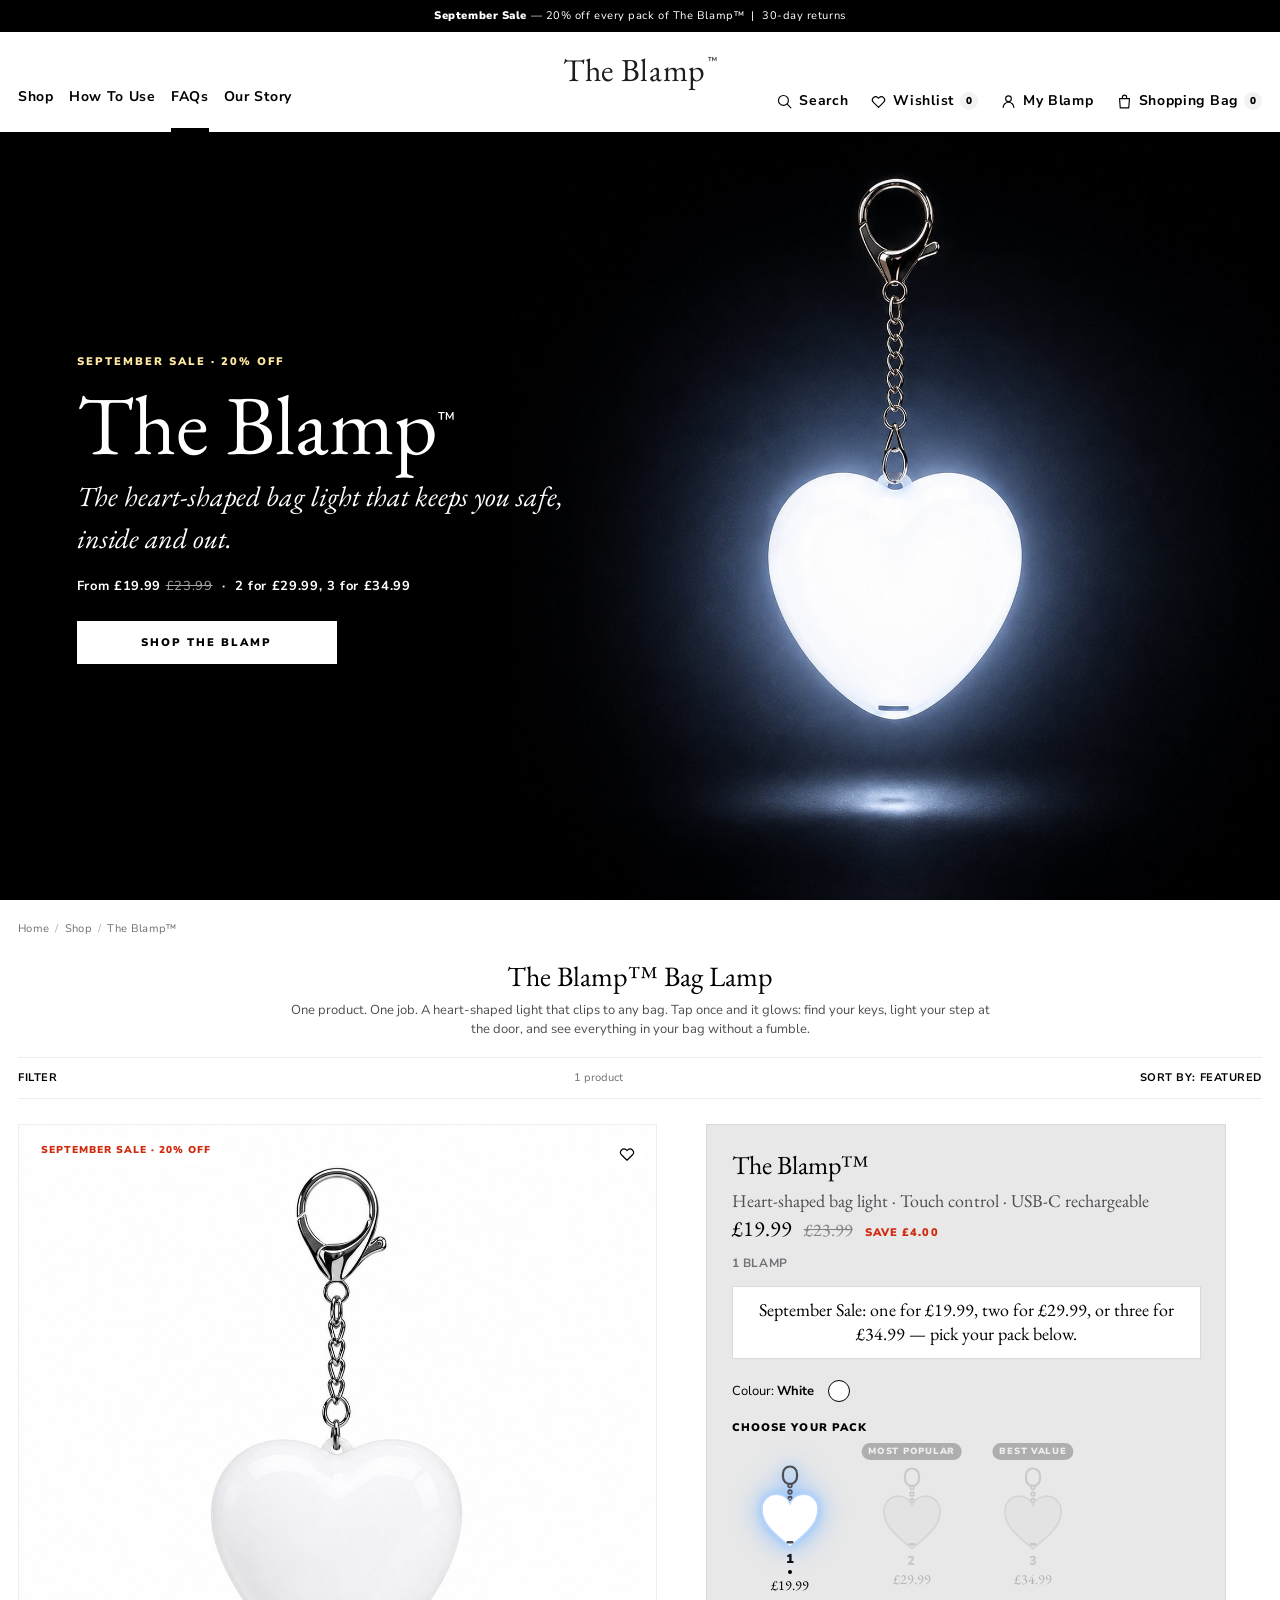
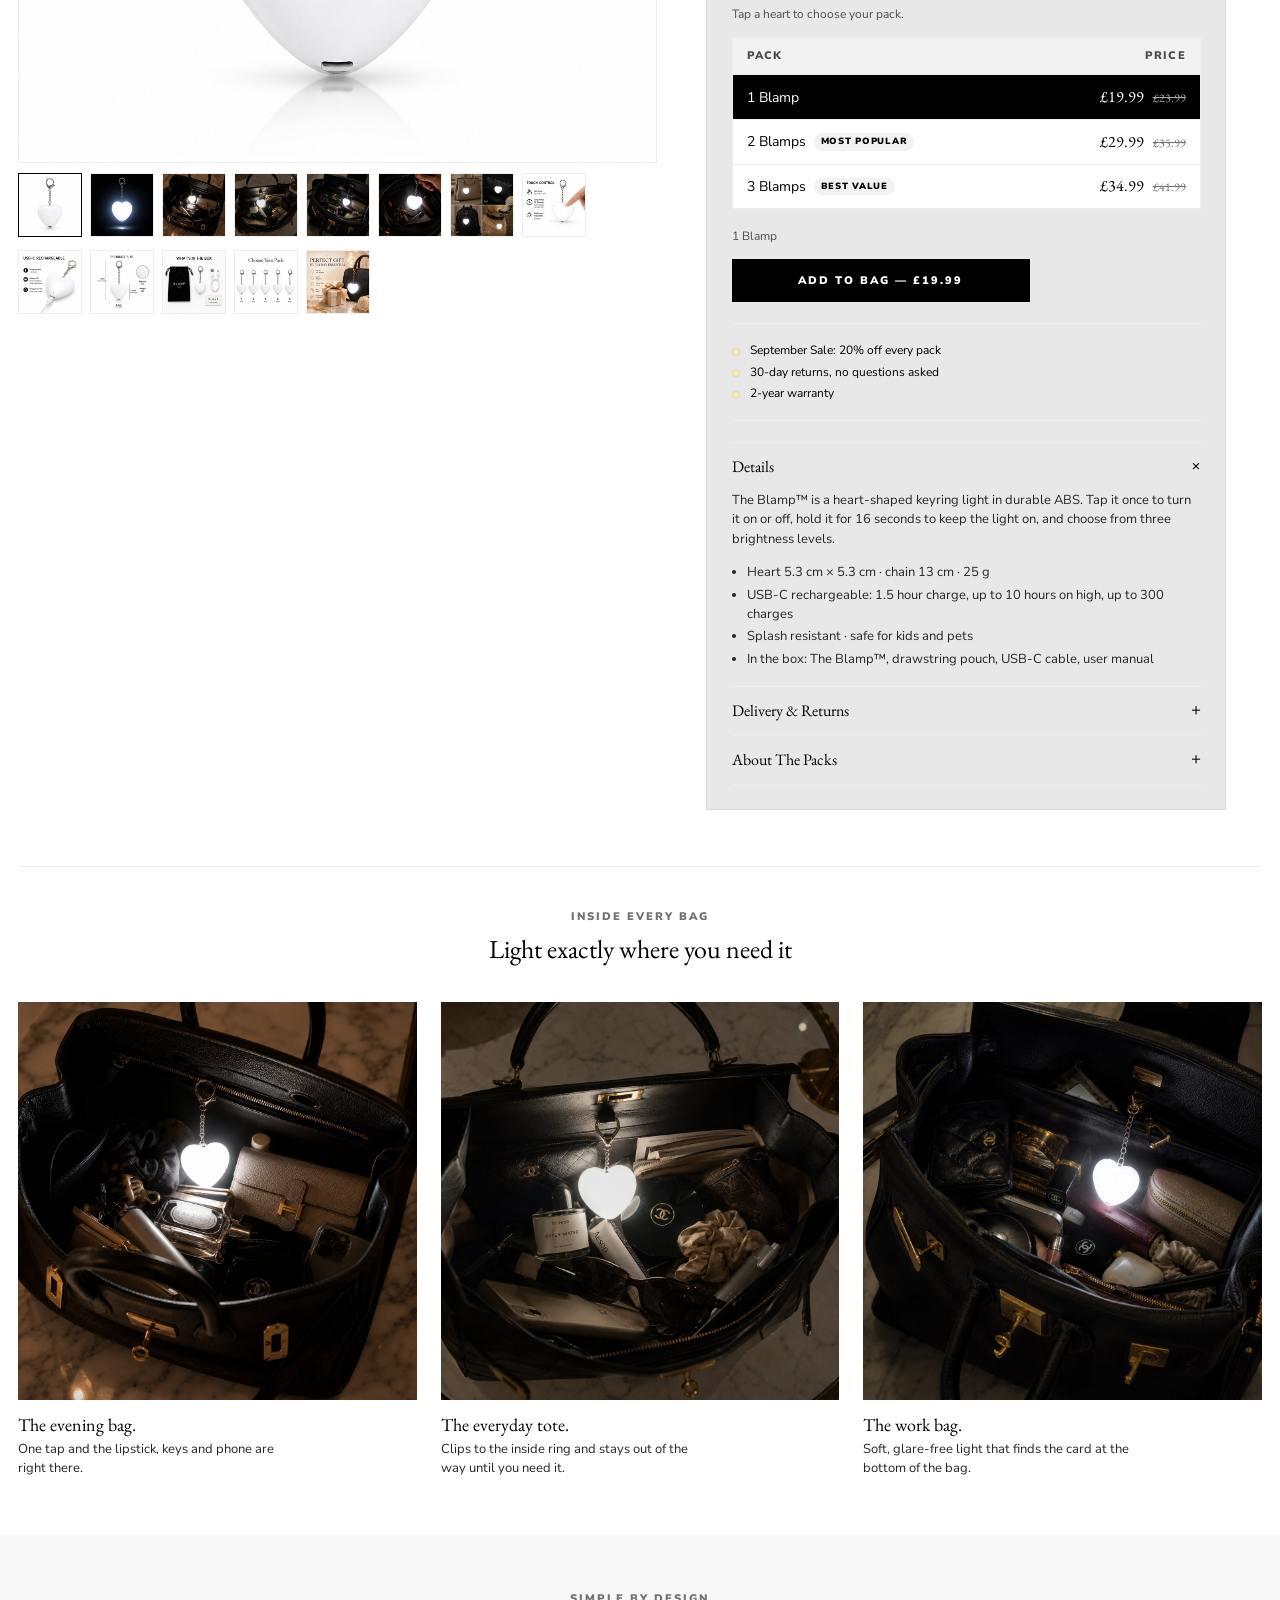
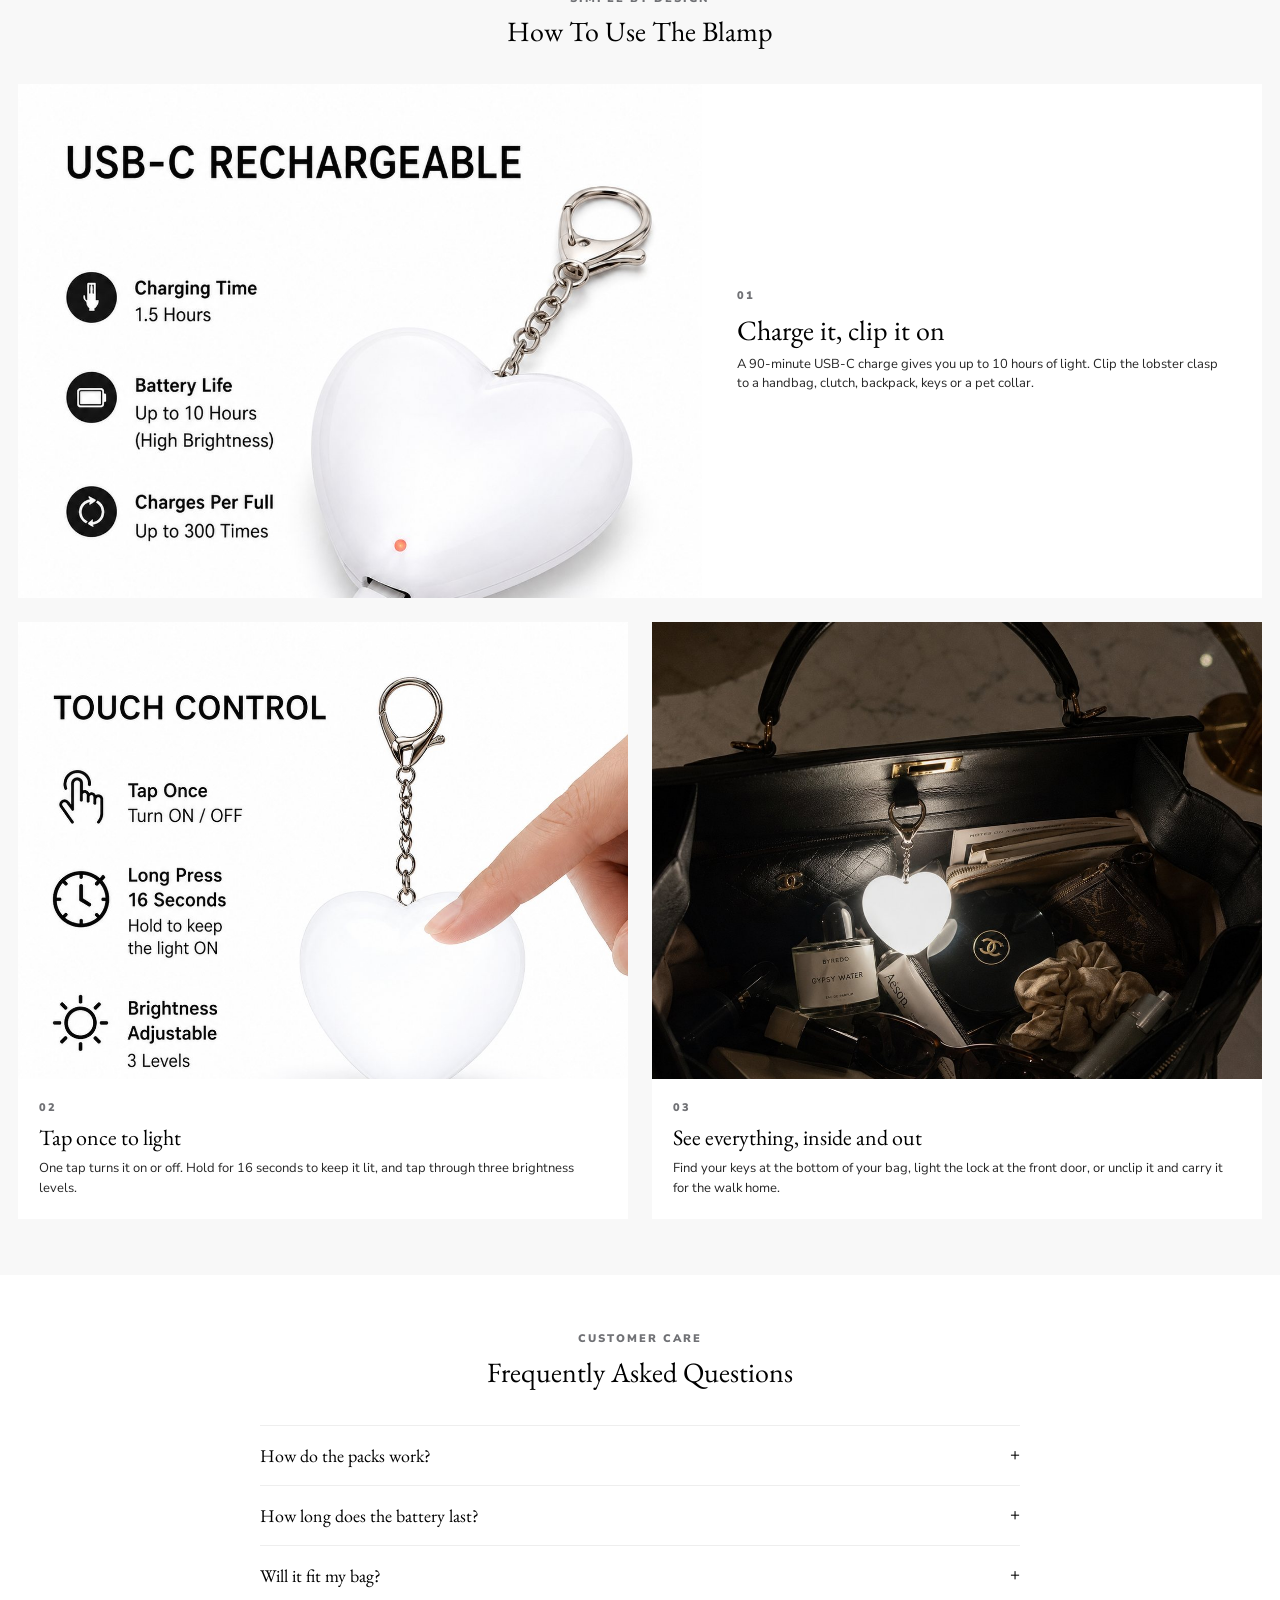
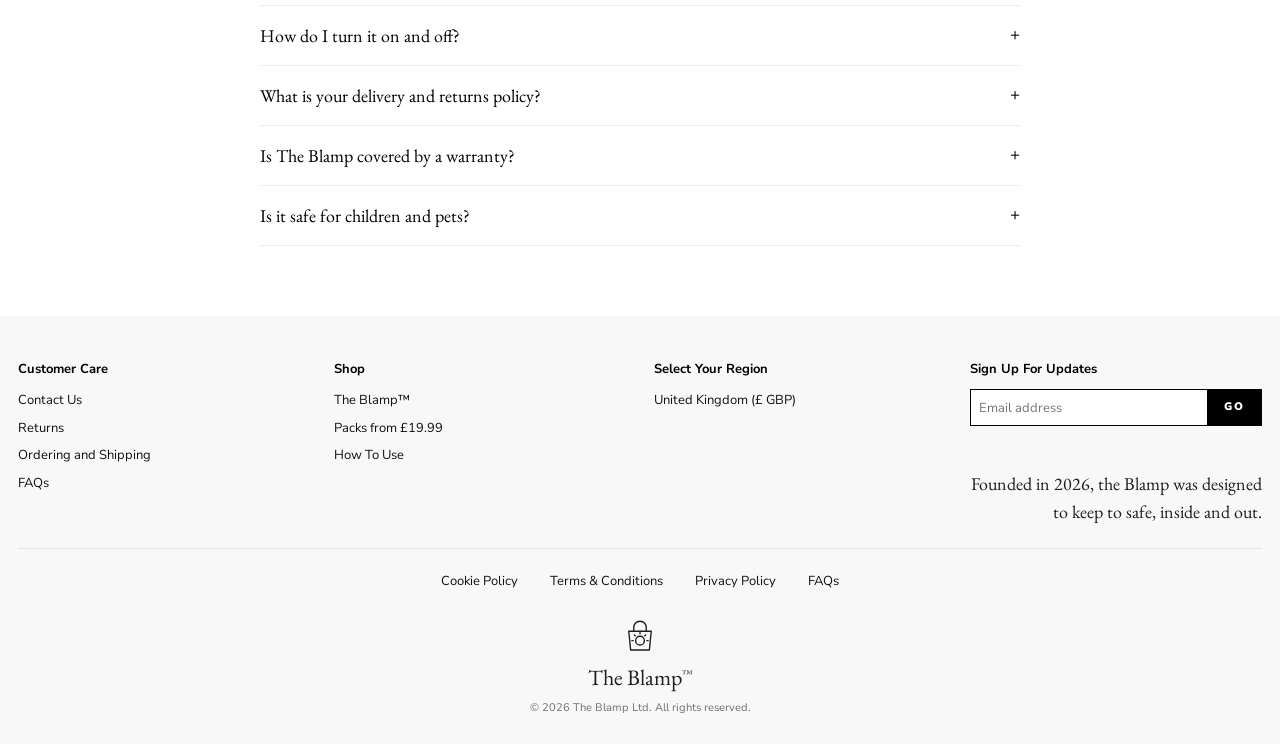
==== commit e87012d6: "Pack pricing everywhere, September Sale, no free-delivery claims Make 1 for £19.99, 2 for £29.99 and" ====
--- a/static-site/index.html
+++ b/static-site/index.html
@@ -4,7 +4,7 @@
   <meta charset="utf-8">
   <meta name="viewport" content="width=device-width, initial-scale=1">
   <title>The Blamp™ | The Bag Lamp – Keeps you safe, inside and out</title>
-  <meta name="description" content="The Blamp™ is a heart-shaped, touch-controlled bag light designed to keep you safe, inside and out. £29.99, was £49.99. Buy 2, get 1 free. Free UK delivery.">
+  <meta name="description" content="The Blamp™ is a heart-shaped, touch-controlled bag light designed to keep you safe, inside and out. September Sale: one for £19.99, two for £29.99, three for £34.99.">
   <link rel="icon" href="assets/img/favicon.svg" type="image/svg+xml">
   <link rel="preconnect" href="https://fonts.googleapis.com">
   <link rel="preconnect" href="https://fonts.gstatic.com" crossorigin>
@@ -21,7 +21,7 @@
     "offers": {
       "@type": "Offer",
       "priceCurrency": "GBP",
-      "price": "29.99",
+      "price": "19.99",
       "availability": "https://schema.org/InStock",
       "url": "https://thebaglamp.com/#shop"
     }
@@ -35,7 +35,7 @@
 
   <!-- ===================== HEADER ===================== -->
   <div class="site-updates" id="site-updates">
-    <p class="site-updates__text"><strong>Buy 2, get 1 free</strong> on The Blamp™ &nbsp;|&nbsp; Free UK delivery &amp; 30-day returns</p>
+    <p class="site-updates__text"><strong>September Sale</strong> — 20% off every pack of The Blamp™ &nbsp;|&nbsp; 30-day returns</p>
   </div>
 
   <header class="site-header site-header--fixed" id="site-header">
@@ -115,10 +115,10 @@
         <img class="cover__img" src="assets/img/pdp/hero-glow.jpg" alt="The Blamp heart-shaped bag light glowing in the dark" fetchpriority="high" width="1400" height="1400">
       </div>
       <div class="cover__content">
-        <p class="cover__eyebrow">Introducing</p>
+        <p class="cover__eyebrow">September Sale · 20% off</p>
         <h2 class="cover__title" id="cover-title">The Blamp<sup>™</sup></h2>
         <p class="cover__subtitle"><em>The heart-shaped bag light that keeps you safe, inside and out.</em></p>
-        <p class="cover__offer">Now £29.99 <span class="cover__was">£49.99</span> &nbsp;·&nbsp; Buy 2, get 1 free</p>
+        <p class="cover__offer">From £19.99 <span class="cover__was">£23.99</span> &nbsp;·&nbsp; 2 for £29.99, 3 for £34.99</p>
         <a class="btn btn--light" href="#shop">Shop The Blamp</a>
       </div>
     </section>
@@ -148,7 +148,7 @@
         <!-- Gallery -->
         <div class="product__gallery">
           <div class="product-tile">
-            <span class="product-tile__badge">Sale · Save 40%</span>
+            <span class="product-tile__badge">September Sale · 20% off</span>
             <button class="product-tile__wishlist" data-wishlist-toggle aria-pressed="false" aria-label="Add The Blamp to wishlist">
               <svg class="icon icon-heart" viewBox="0 0 24 24" aria-hidden="true"><path d="M12 20.3 4.6 13a4.6 4.6 0 0 1 6.5-6.5l.9.9.9-.9a4.6 4.6 0 0 1 6.5 6.5z" fill="none" stroke="currentColor" stroke-width="1.6" stroke-linejoin="round"/></svg>
             </button>
@@ -179,13 +179,14 @@
             <h3 class="product-title__name" id="product-title">The Blamp™</h3>
             <p class="product-title__description">Heart-shaped bag light · Touch control · USB-C rechargeable</p>
             <p class="product-title__price">
-              <span class="price price--now" data-unit-price="29.99">£29.99</span>
-              <span class="was-price">£49.99</span>
-              <span class="price__saving">Save £20.00</span>
+              <span class="price price--now" data-price-now>£19.99</span>
+              <span class="was-price" data-price-was>£23.99</span>
+              <span class="price__saving" data-price-saving>Save £4.00</span>
             </p>
-          </div>
-
-          <p class="product-promo-msg">Buy 2, get 1 free — add three to your bag and only pay for two.</p>
+            <p class="product-title__pack" data-pack-title>1 Blamp</p>
+          </div>
+
+          <p class="product-promo-msg">September Sale: one for £19.99, two for £29.99, or three for £34.99 — pick your pack below.</p>
 
           <div class="product-colour">
             <span class="product-colour__label">Colour: <strong>White</strong></span>
@@ -195,7 +196,7 @@
           </div>
 
           <form class="product-add" data-add-form>
-            <div class="heart-picker" data-heart-picker role="group" aria-label="Choose how many Blamps">
+            <div class="heart-picker heart-picker--packs" data-heart-picker role="group" aria-label="Choose your pack">
               <span class="product-add__label" id="heart-picker-label">Choose your pack</span>
               <svg width="0" height="0" style="position:absolute" aria-hidden="true"><defs>
                 <symbol id="blamp-heart" viewBox="0 0 64 88">
@@ -210,37 +211,39 @@
                 </symbol>
               </defs></svg>
               <div class="heart-picker__row">
-                <button class="heart-picker__heart is-lit" type="button" data-heart="1" aria-pressed="true" aria-label="1 Blamp">
+                <button class="heart-picker__heart is-lit" type="button" data-heart="1" aria-pressed="true" aria-label="1 Blamp, £19.99">
                   <svg class="heart-picker__svg" viewBox="0 0 64 88" aria-hidden="true"><use href="#blamp-heart"/></svg>
                   <span class="heart-picker__num">1</span>
+                  <span class="heart-picker__price">£19.99</span>
                 </button>
-                <button class="heart-picker__heart" type="button" data-heart="2" aria-pressed="false" aria-label="2 Blamps">
+                <button class="heart-picker__heart" type="button" data-heart="2" aria-pressed="false" aria-label="2 Blamps, £29.99">
+                  <span class="heart-picker__tag">Most popular</span>
                   <svg class="heart-picker__svg" viewBox="0 0 64 88" aria-hidden="true"><use href="#blamp-heart"/></svg>
                   <span class="heart-picker__num">2</span>
+                  <span class="heart-picker__price">£29.99</span>
                 </button>
-                <button class="heart-picker__heart" type="button" data-heart="3" aria-pressed="false" aria-label="3 Blamps">
+                <button class="heart-picker__heart" type="button" data-heart="3" aria-pressed="false" aria-label="3 Blamps, £34.99">
+                  <span class="heart-picker__tag">Best value</span>
                   <svg class="heart-picker__svg" viewBox="0 0 64 88" aria-hidden="true"><use href="#blamp-heart"/></svg>
                   <span class="heart-picker__num">3</span>
+                  <span class="heart-picker__price">£34.99</span>
                 </button>
-                <button class="heart-picker__heart" type="button" data-heart="4" aria-pressed="false" aria-label="4 Blamps">
-                  <svg class="heart-picker__svg" viewBox="0 0 64 88" aria-hidden="true"><use href="#blamp-heart"/></svg>
-                  <span class="heart-picker__num">4</span>
-                </button>
-                <button class="heart-picker__heart" type="button" data-heart="5" aria-pressed="false" aria-label="5 Blamps">
-                  <svg class="heart-picker__svg" viewBox="0 0 64 88" aria-hidden="true"><use href="#blamp-heart"/></svg>
-                  <span class="heart-picker__num">5</span>
-                </button>
               </div>
               <input type="hidden" id="product-qty" value="1">
-              <p class="heart-picker__caption">Tap a heart to choose your pack. Three or more and one is free.</p>
+              <p class="heart-picker__caption">Tap a heart to choose your pack.</p>
             </div>
-            <p class="product-add__hint" data-qty-hint>Add 2 more to get one free.</p>
-            <button class="btn btn--primary" type="submit" data-add-to-bag>Add To Bag</button>
-            <button class="btn btn--secondary" type="button" data-add-bundle>Add 3 &amp; Get 1 Free — £59.98</button>
+            <div class="pack-table" data-pack-table role="group" aria-label="Pack prices">
+              <div class="pack-table__head"><span>Pack</span><span>Price</span></div>
+              <button class="pack-table__row is-selected" type="button" data-pack-row="1" aria-pressed="true"><span class="pack-table__pack">1 Blamp</span><span class="pack-table__price">£19.99 <s>£23.99</s></span></button>
+              <button class="pack-table__row" type="button" data-pack-row="2" aria-pressed="false"><span class="pack-table__pack">2 Blamps <span class="pack-table__tag">Most popular</span></span><span class="pack-table__price">£29.99 <s>£35.99</s></span></button>
+              <button class="pack-table__row" type="button" data-pack-row="3" aria-pressed="false"><span class="pack-table__pack">3 Blamps <span class="pack-table__tag">Best value</span></span><span class="pack-table__price">£34.99 <s>£41.99</s></span></button>
+            </div>
+            <p class="product-add__hint" data-qty-hint></p>
+            <button class="btn btn--primary" type="submit" data-add-to-bag>Add To Bag — £19.99</button>
           </form>
 
           <ul class="product-usp">
-            <li>Free UK delivery on every order</li>
+            <li>September Sale: 20% off every pack</li>
             <li>30-day returns, no questions asked</li>
             <li>2-year warranty</li>
           </ul>
@@ -261,14 +264,14 @@
             <div class="accordion-navigation">
               <button class="accordion__trigger" aria-expanded="false" aria-controls="acc-delivery">Delivery &amp; Returns</button>
               <div class="accordion__content" id="acc-delivery" hidden>
-                <p>Free standard UK delivery (2–4 working days). Next-day delivery available at checkout for £4.95. International delivery is coming soon.</p>
+                <p>UK delivery takes 2–4 working days, with next-day available; the rate is shown at checkout. International delivery is coming soon.</p>
                 <p>Not for you? Return it within 30 days for a full refund.</p>
               </div>
             </div>
             <div class="accordion-navigation">
-              <button class="accordion__trigger" aria-expanded="false" aria-controls="acc-offer">About The Offer</button>
+              <button class="accordion__trigger" aria-expanded="false" aria-controls="acc-offer">About The Packs</button>
               <div class="accordion__content" id="acc-offer" hidden>
-                <p>Buy 2, get 1 free is applied automatically in your bag. For every three Blamps you add, the cheapest one is free. No code needed.</p>
+                <p>September Sale prices: one Blamp is £19.99 (was £23.99), two are £29.99 (was £35.99) and three are £34.99 (was £41.99), so a three pack works out at under £12 each. Choose your pack with the hearts and the price updates before you add to bag.</p>
               </div>
             </div>
           </div>
@@ -349,8 +352,8 @@
 
       <div class="accordion faqs__accordion" data-accordion>
         <div class="accordion-navigation">
-          <button class="accordion__trigger" aria-expanded="false" aria-controls="faq-1">How does buy 2, get 1 free work?</button>
-          <div class="accordion__content" id="faq-1" hidden><p>Add three Blamps to your bag and the third is automatically free at checkout. You can do this as many times as you like — six Blamps means two are free.</p></div>
+          <button class="accordion__trigger" aria-expanded="false" aria-controls="faq-1">How do the packs work?</button>
+          <div class="accordion__content" id="faq-1" hidden><p>One Blamp is £19.99. Two are £29.99 and three are £34.99, so a three pack works out at under £12 each. Tap a heart on the product page to choose your pack; the second heart is our most popular and the third is the best value.</p></div>
         </div>
         <div class="accordion-navigation">
           <button class="accordion__trigger" aria-expanded="false" aria-controls="faq-2">How long does the battery last?</button>
@@ -366,7 +369,7 @@
         </div>
         <div class="accordion-navigation">
           <button class="accordion__trigger" aria-expanded="false" aria-controls="faq-5">What is your delivery and returns policy?</button>
-          <div class="accordion__content" id="faq-5" hidden><p>Standard UK delivery is free and takes 2–4 working days. If you change your mind, return it within 30 days for a full refund.</p></div>
+          <div class="accordion__content" id="faq-5" hidden><p>UK delivery takes 2–4 working days and next-day delivery is available; the rate is shown at checkout. If you change your mind, return it within 30 days for a full refund.</p></div>
         </div>
         <div class="accordion-navigation">
           <button class="accordion__trigger" aria-expanded="false" aria-controls="faq-6">Is The Blamp covered by a warranty?</button>
@@ -398,7 +401,7 @@
                 <span class="footer-links__link">Shop</span>
                 <ul class="footer-links-sub__list">
                   <li><a class="footer-links-sub__link" href="#shop">The Blamp™</a></li>
-                  <li><a class="footer-links-sub__link" href="#shop">Buy 2, Get 1 Free</a></li>
+                  <li><a class="footer-links-sub__link" href="#shop">Packs from £19.99</a></li>
                   <li><a class="footer-links-sub__link" href="#how-to-use">How To Use</a></li>
                 </ul>
               </li>
@@ -467,8 +470,8 @@
     <div class="cart__footer" data-cart-footer hidden>
       <dl class="cart__totals">
         <div><dt>Subtotal</dt><dd data-cart-subtotal>£0.00</dd></div>
-        <div class="cart__totals-discount" data-discount-row hidden><dt>Buy 2, get 1 free</dt><dd data-cart-discount>−£0.00</dd></div>
-        <div><dt>Delivery</dt><dd>Free</dd></div>
+        <div class="cart__totals-discount" data-discount-row hidden><dt>Discounts</dt><dd data-cart-discount>−£0.00</dd></div>
+        <div><dt>Delivery</dt><dd>Calculated at checkout</dd></div>
         <div class="cart__totals-total"><dt>Total</dt><dd data-cart-total>£0.00</dd></div>
       </dl>
       <button class="btn btn--primary" data-open-checkout>Checkout</button>
@@ -506,7 +509,7 @@
             </fieldset>
             <fieldset>
               <legend>Delivery Method</legend>
-              <label class="radio"><input type="radio" name="delivery" value="0" checked> Standard (2–4 working days) — <strong>Free</strong></label>
+              <label class="radio"><input type="radio" name="delivery" value="3.95" checked> Standard (2–4 working days) — <strong>£3.95</strong></label>
               <label class="radio"><input type="radio" name="delivery" value="4.95"> Next day — <strong>£4.95</strong></label>
             </fieldset>
             <fieldset>
@@ -528,7 +531,7 @@
             <ul class="checkout__items" data-checkout-items></ul>
             <dl class="cart__totals">
               <div><dt>Subtotal</dt><dd data-cart-subtotal>£0.00</dd></div>
-              <div class="cart__totals-discount" data-discount-row hidden><dt>Buy 2, get 1 free</dt><dd data-cart-discount>−£0.00</dd></div>
+              <div class="cart__totals-discount" data-discount-row hidden><dt>Discounts</dt><dd data-cart-discount>−£0.00</dd></div>
               <div><dt>Delivery</dt><dd data-checkout-delivery>Free</dd></div>
               <div class="cart__totals-total"><dt>Total</dt><dd data-checkout-total>£0.00</dd></div>
             </dl>
--- a/static-site/assets/css/styles.css
+++ b/static-site/assets/css/styles.css
@@ -545,3 +545,43 @@
   .product-title__price { flex-direction: column; }
   .was-price, .price__saving { padding-left: 0; }
 }
+
+/* Heart picker — pack mode */
+.heart-picker--packs .heart-picker__row { max-width: 360px; }
+.heart-picker__heart { padding-top: 22px; }
+.heart-picker__tag {
+  position: absolute; top: 0; left: 50%; transform: translateX(-50%);
+  white-space: nowrap; padding: 2px 7px; border-radius: 9px;
+  background: var(--black); color: var(--white);
+  font-size: .64286rem; font-weight: 900; letter-spacing: .08em; text-transform: uppercase; line-height: 1.4;
+  opacity: .55; transition: opacity .25s ease;
+}
+.heart-picker__heart.is-lit .heart-picker__tag, .heart-picker__heart[aria-pressed="true"] .heart-picker__tag { opacity: 1; }
+.heart-picker__price { font-family: var(--font-serif); font-size: 1rem; line-height: 1; margin-top: 2px; color: var(--grey-600); }
+.heart-picker__heart.is-lit .heart-picker__price { color: var(--black); }
+.heart-picker--packs .heart-picker__heart.is-lit .heart-picker__num::after { display: none; }
+.heart-picker--packs .heart-picker__heart[aria-pressed="true"] .heart-picker__num::after { display: block; }
+.product-title__pack { margin: -.5rem 0 1rem; font-size: .85714rem; font-weight: 700; letter-spacing: .05em; text-transform: uppercase; color: var(--grey-600); }
+
+/* Buy box panel: subtle grey container so the white hearts read against it */
+.product__details { background: #e8e8e8; border: 1px solid #d9d9d9; padding: 1.75rem; max-width: 520px; }
+.product__details .product-promo-msg { background: var(--white); border-color: #d9d9d9; }
+.product__details .accordion__trigger { background: transparent; }
+.heart-picker__heart { --heart-fill: #dedede; --heart-stroke: #bdbdbd; }
+.heart-picker__heart.is-lit { --heart-fill: #ffffff; --heart-stroke: #b8d6ff; }
+@media (max-width: 480px) { .product__details { padding: 1.25rem; } }
+
+/* Pack / price table under the hearts */
+.pack-table { margin: .75rem 0 1.25rem; background: var(--white); border: 1px solid var(--grey-150); }
+.pack-table__head, .pack-table__row { display: grid; grid-template-columns: 1fr auto; align-items: center; gap: 12px; padding: .7rem 1rem; }
+.pack-table__head { font-size: .78571rem; font-weight: 900; letter-spacing: .1em; text-transform: uppercase; color: var(--grey-700); background: var(--grey-100); }
+.pack-table__row { width: 100%; text-align: left; border-top: 1px solid var(--grey-150); font-size: 1rem; transition: background-color .2s ease; }
+.pack-table__row:hover { background: var(--grey-100); }
+.pack-table__row.is-selected { background: var(--black); color: var(--white); }
+.pack-table__row.is-selected .pack-table__price s { color: var(--grey-400); }
+.pack-table__row:focus-visible { outline: 2px solid var(--black); outline-offset: -2px; }
+.pack-table__pack { display: flex; align-items: center; gap: 8px; flex-wrap: wrap; }
+.pack-table__tag { padding: 2px 7px; border-radius: 9px; background: var(--grey-100); color: var(--black); font-size: .64286rem; font-weight: 900; letter-spacing: .08em; text-transform: uppercase; }
+.pack-table__row.is-selected .pack-table__tag { background: var(--white); }
+.pack-table__price { font-family: var(--font-serif); font-size: 1.14286rem; white-space: nowrap; }
+.pack-table__price s { margin-left: 6px; font-size: .85714rem; color: var(--grey-600); }
